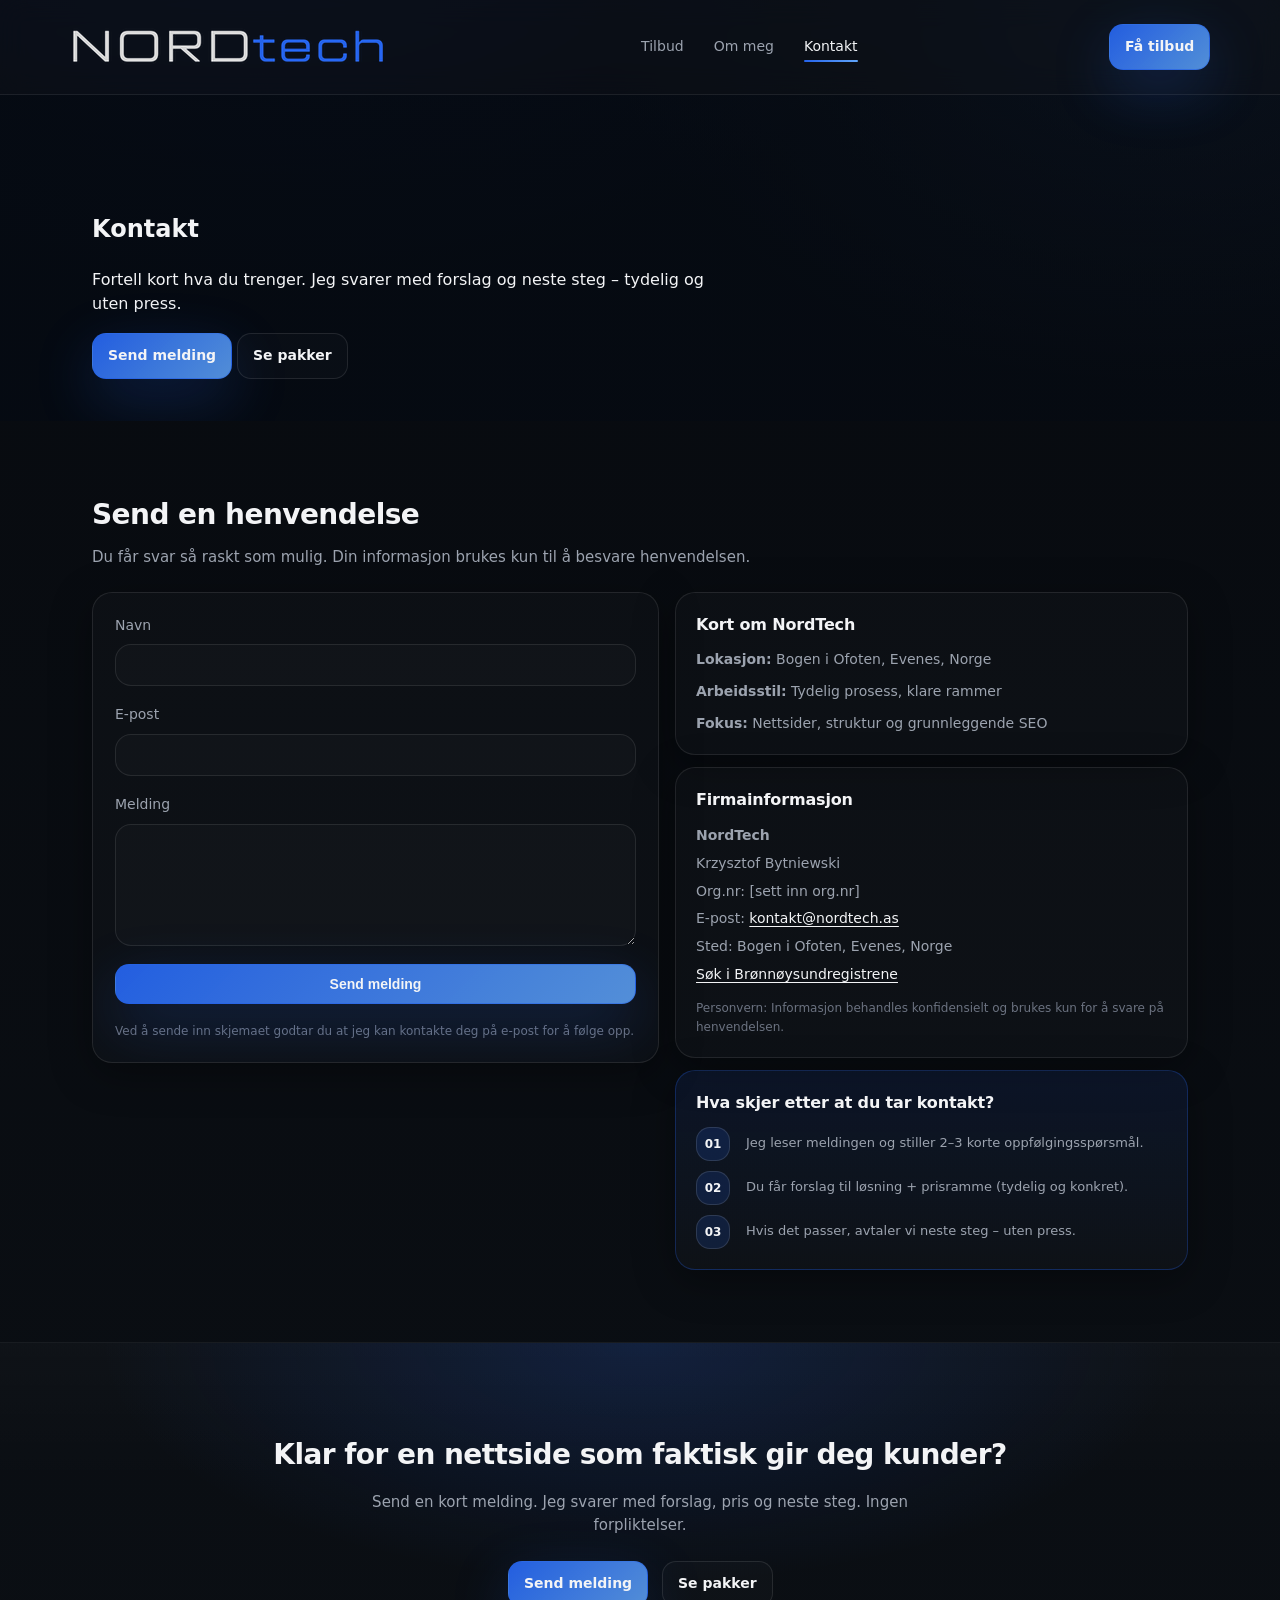
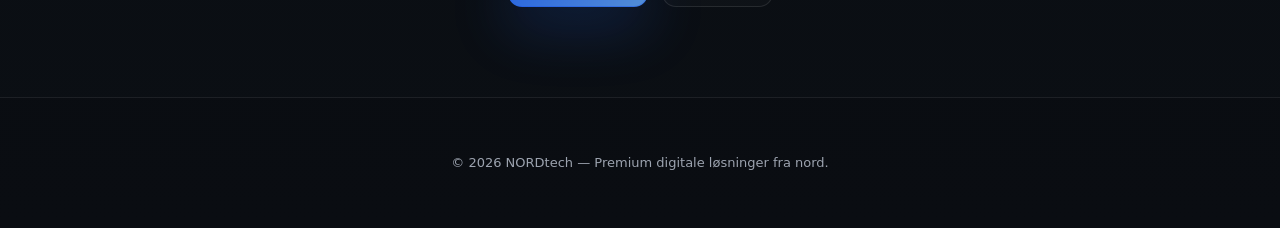
==== kontakt.html @ 16e329ca "Fix mobile menu" ====
<!doctype html>
<html lang="no">
  <head>
    <meta charset="utf-8" />
    <meta name="viewport" content="width=device-width, initial-scale=1" />
    <title>Kontakt | NordTech</title>
    <meta
      name="description"
      content="Ta kontakt med NordTech for et uforpliktende tilbud."
    />
    <link rel="stylesheet" href="styles.css" />
    <link
      rel="apple-touch-icon"
      sizes="180x180"
      href="assets/favicon/apple-touch-icon.png"
    />
    <link
      rel="icon"
      type="image/png"
      sizes="32x32"
      href="assets/favicon/favicon-32x32.png"
    />
    <link
      rel="icon"
      type="image/png"
      sizes="16x16"
      href="assets/favicon/favicon-16x16.png"
    />
    <link rel="manifest" href="assets/favicon/site.webmanifest" />
  </head>

  <body>
    <header class="site-header">
      <div class="container nav">
        <div class="brand">
          <div class="logo" aria-hidden="true"></div>
          <a href="index.html">
            <img src="assets/nordtech-logo.png" alt="NordTech logo" />
          </a>
        </div>

        <nav class="nav-links" aria-label="Hovedmeny">
          <a href="tjenester.html">Tilbud</a>

          <a href="om.html">Om meg</a>
          <a href="kontakt.html" aria-current="page">Kontakt</a>
        </nav>

        <a href="kontakt.html" class="btn primary desktop-cta">Få tilbud</a>

        <button
          class="menu-btn"
          type="button"
          aria-label="Åpne meny"
          aria-controls="menu-overlay"
          aria-expanded="false"
        >
          <span class="menu-icon" aria-hidden="true">
            <span></span><span></span><span></span>
          </span>
        </button>
      </div>

      <!-- OVERLAY -->
      <div class="menu-overlay" id="menu-overlay" aria-hidden="true">
        <div
          class="menu-panel"
          role="dialog"
          aria-modal="true"
          aria-label="Meny"
        >
          <nav class="menu-links" aria-label="Mobilmeny">
            <a href="tjenester.html">Tilbud</a>

            <a href="om.html">Om meg</a>
            <a href="kontakt.html" aria-current="page">Kontakt</a>
          </nav>
        </div>
      </div>
    </header>

    <main>
      <!-- HERO (small / calm) -->
      <section class="hero hero--small">
        <div class="container hero-grid">
          <div>
            <h1>Kontakt</h1>
            <p class="lead">
              Fortell kort hva du trenger. Jeg svarer med forslag og neste steg
              – tydelig og uten press.
            </p>
            <div class="hero-buttons">
              <a href="#kontakt-skjema" class="btn primary">Send melding</a>
              <a href="tjenester.html" class="btn secondary">Se pakker</a>
            </div>
          </div>
        </div>
      </section>

      <!-- CONTACT SPLIT -->
      <section class="section" id="kontakt-skjema">
        <div class="container">
          <div class="section-head">
            <h2>Send en henvendelse</h2>
            <p class="sub">
              Du får svar så raskt som mulig. Din informasjon brukes kun til å
              besvare henvendelsen.
            </p>
          </div>

          <div class="contact-split">
            <!-- LEFT: FORM CARD -->
            <div class="contact-card">
              <form
                name="kontakt"
                method="POST"
                data-netlify="true"
                data-netlify-honeypot="bot-field"
                class="contact-form"
                id="contactForm"
              >
                <input type="hidden" name="form-name" value="kontakt" />
                <input
                  type="hidden"
                  name="subject"
                  value="Ny melding fra NordTech"
                />

                <p class="hidden">
                  <label>Ikke fyll ut: <input name="bot-field" /></label>
                </p>

                <div class="form-group">
                  <label for="name">Navn</label>
                  <input
                    type="text"
                    id="name"
                    name="name"
                    autocomplete="name"
                    required
                  />
                </div>

                <div class="form-group">
                  <label for="email">E-post</label>
                  <input
                    type="email"
                    id="email"
                    name="email"
                    autocomplete="email"
                    required
                  />
                </div>

                <div class="form-group">
                  <label for="message">Melding</label>
                  <textarea
                    id="message"
                    name="message"
                    rows="6"
                    required
                  ></textarea>
                </div>

                <button type="submit" class="btn primary">Send melding</button>

                <p class="form-note">
                  Ved å sende inn skjemaet godtar du at jeg kan kontakte deg på
                  e-post for å følge opp.
                </p>
              </form>

              <!-- SUCCESS OVERLAY (only over the card) -->
              <div
                class="success-screen"
                id="successScreen"
                aria-live="polite"
                aria-atomic="true"
              >
                <div class="success-box">
                  <div class="success-icon" aria-hidden="true">✓</div>
                  <h3>Takk for meldingen</h3>
                  <p>
                    Jeg har mottatt henvendelsen din og svarer deg så raskt som
                    mulig.
                  </p>
                  <a class="btn secondary" href="index.html"
                    >Tilbake til forsiden</a
                  >
                </div>
              </div>
            </div>

            <!-- RIGHT: TRUST + COMPANY INFO -->
            <aside class="contact-aside" aria-label="Firmainformasjon">
              <div class="info-card">
                <h3>Kort om NordTech</h3>
                <ul class="info-list">
                  <li>
                    <strong>Lokasjon:</strong> Bogen i Ofoten, Evenes, Norge
                  </li>

                  <li>
                    <strong>Arbeidsstil:</strong> Tydelig prosess, klare rammer
                  </li>
                  <li>
                    <strong>Fokus:</strong> Nettsider, struktur og grunnleggende
                    SEO
                  </li>
                </ul>
              </div>

              <div class="info-card">
                <h3>Firmainformasjon</h3>
                <div class="info-lines">
                  <p><strong>NordTech</strong></p>
                  <p>Krzysztof Bytniewski</p>

                  <!-- PODMIEN: org.nr + ewentualnie adresse/telefon -->
                  <p>Org.nr: <span class="muted">[sett inn org.nr]</span></p>
                  <p>
                    E-post:
                    <a href="mailto:kontakt@nordtech.as">kontakt@nordtech.as</a>
                  </p>
                  <p>Sted: Bogen i Ofoten, Evenes, Norge</p>

                  <p class="info-link">
                    <a
                      href="https://w2.brreg.no/enhet/sok/"
                      target="_blank"
                      rel="noopener"
                    >
                      Søk i Brønnøysundregistrene
                    </a>
                  </p>
                </div>

                <p class="legal-note">
                  Personvern: Informasjon behandles konfidensielt og brukes kun
                  for å svare på henvendelsen.
                </p>
              </div>

              <div class="info-card info-card--soft">
                <h3>Hva skjer etter at du tar kontakt?</h3>
                <div class="mini-steps">
                  <div>
                    <span>01</span>
                    <p>
                      Jeg leser meldingen og stiller 2–3 korte
                      oppfølgingsspørsmål.
                    </p>
                  </div>
                  <div>
                    <span>02</span>
                    <p>
                      Du får forslag til løsning + prisramme (tydelig og
                      konkret).
                    </p>
                  </div>
                  <div>
                    <span>03</span>
                    <p>Hvis det passer, avtaler vi neste steg – uten press.</p>
                  </div>
                </div>
              </div>
            </aside>
          </div>
        </div>
      </section>

      <!-- FINAL CTA -->
      <section class="section cta-final">
        <div class="container">
          <div class="cta-box">
            <h2>Klar for en nettside som faktisk gir deg kunder?</h2>
            <p>
              Send en kort melding. Jeg svarer med forslag, pris og neste steg.
              Ingen forpliktelser.
            </p>
            <div class="cta-actions">
              <a href="#kontakt-skjema" class="btn primary">Send melding</a>
              <a href="tjenester.html" class="btn secondary">Se pakker</a>
            </div>
          </div>
        </div>
      </section>
    </main>

    <footer>
      <div class="container">
        <p>© 2026 NORDtech — Premium digitale løsninger fra nord.</p>
      </div>
    </footer>

    <script src="main.js"></script>
  </body>
</html>
---- styles.css ----
:root {
  /* Deep Arctic Minimal — premium */
  --bg: #0b0f14;
  --bg2: #070a0f;
  --surface: rgba(255, 255, 255, 0.03);
  --surface2: rgba(255, 255, 255, 0.045);
  --card: rgba(255, 255, 255, 0.035);
  --border: rgba(255, 255, 255, 0.09);
  --border2: rgba(255, 255, 255, 0.14);

  --text: #f3f4f6;
  --muted: #9ca3af;
  --muted2: #6b7280;

  --accent: #2563eb;
  --accent2: #60a5fa;

  --shadow1: 0 18px 70px rgba(0, 0, 0, 0.55);
  --shadow2: 0 10px 40px rgba(0, 0, 0, 0.35);

  --r12: 12px;
  --r16: 16px;
  --r20: 20px;
  --r28: 28px;

  --max: 1140px;

  /* Typography scale */
  --h1: clamp(36px, 4.6vw, 58px);
  --h2: clamp(22px, 2.2vw, 28px);
  --p: 16px;
  --small: 13px;

  /* Motion */
  --ease: cubic-bezier(0.2, 0.8, 0.2, 1);
}

* {
  box-sizing: border-box;
}
html,
body {
  height: 100;
}
body {
  margin: 0;
  font-family:
    ui-sans-serif,
    system-ui,
    -apple-system,
    Segoe UI,
    Roboto,
    Helvetica,
    Arial;
  background:
    radial-gradient(
      1200px 800px at 20% -10%,
      rgba(37, 99, 235, 0.18),
      transparent 60%
    ),
    radial-gradient(
      1000px 700px at 90% 0%,
      rgba(96, 165, 250, 0.12),
      transparent 55%
    ),
    linear-gradient(180deg, var(--bg2), var(--bg));
  color: var(--text);
  line-height: 1.55;
  -webkit-font-smoothing: antialiased;
  text-rendering: optimizeLegibility;
  overflow-x: hidden;
}
.p-bold {
  font-weight: 500;
}
a {
  color: inherit;
  text-decoration: none;
}
img {
  max-width: 100%;
  display: block;
}

.container {
  max-width: var(--max);
  margin: 0 auto;
  padding: 0 22px;
}

/* ========== BACKGROUND / EFFECTS ========== */
.bg-glow {
  position: fixed;
  inset: -2px;
  z-index: -2;
  background:
    radial-gradient(
      700px 500px at 16% 18%,
      rgba(37, 99, 235, 0.2),
      transparent 62%
    ),
    radial-gradient(
      900px 650px at 82% 12%,
      rgba(96, 165, 250, 0.16),
      transparent 60%
    ),
    radial-gradient(
      900px 700px at 50% 95%,
      rgba(37, 99, 235, 0.12),
      transparent 55%
    ),
    linear-gradient(180deg, rgba(255, 255, 255, 0.04), transparent 35%);
  filter: saturate(105%);
}

.bg-glow::after {
  content: '';
  position: absolute;
  inset: 0;
  pointer-events: none;
  background-image: url("data:image/svg+xml,%3Csvg xmlns='http://www.w3.org/2000/svg' width='160' height='160'%3E%3Cfilter id='n'%3E%3CfeTurbulence type='fractalNoise' baseFrequency='.85' numOctaves='2' stitchTiles='stitch'/%3E%3C/filter%3E%3Crect width='160' height='160' filter='url(%23n)' opacity='.14'/%3E%3C/svg%3E");
  opacity: 0.35;
  mix-blend-mode: overlay;
}

/* ========== HEADER ========== */
header {
  position: sticky;
  top: 0;
  padding: 10px;
  z-index: 50;
  min-height: 30px;

  backdrop-filter: blur(14px);
  background: rgba(11, 15, 20, 0.66);
  border-bottom: 1px solid rgba(255, 255, 255, 0.08);
}

.nav {
  display: flex;
  align-items: center;
  justify-content: space-between;
  gap: 16px;
  padding: 14px 0;
}

.logo {
  font-family: 'SPACE GROTESK', sans-serif;
  font-weight: 500;
  letter-spacing: 0.2em;
  font-size: 30px;
  color: #f3f4f6;
}

.logo span {
  font-weight: 400;
  color: #2563eb;
  letter-spacing: 0.01em;
}

nav {
  display: flex;
  align-items: center;
  gap: 6px;
}

nav a {
  color: var(--muted);
  font-size: 14px;
  padding: 10px 12px;
  border-radius: 14px;
  transition:
    background 0.18s var(--ease),
    color 0.18s var(--ease),
    transform 0.18s var(--ease);
}

nav a:hover {
  background: rgba(255, 255, 255, 0.04);
  color: var(--text);
  transform: translateY(-1px);
}

/* ========== BUTTONS ========== */
.btn {
  display: inline-flex;
  align-items: center;
  justify-content: center;
  gap: 10px;

  padding: 11px 15px;
  border-radius: 14px;
  border: 1px solid rgba(255, 255, 255, 0.1);
  background: rgba(255, 255, 255, 0.03);
  color: var(--text);

  font-weight: 700;
  font-size: 14px;

  transition:
    transform 0.16s var(--ease),
    background 0.16s var(--ease),
    border-color 0.16s var(--ease),
    box-shadow 0.16s var(--ease);
  will-change: transform;
}

.btn:hover {
  transform: translateY(-1px);
  background: rgba(255, 255, 255, 0.05);
  border-color: rgba(255, 255, 255, 0.14);
}

.btn:active {
  transform: translateY(0px) scale(0.99);
}

.btn.primary {
  border-color: rgba(37, 99, 235, 0.45);
  background: linear-gradient(
    135deg,
    rgba(37, 99, 235, 0.95),
    rgba(96, 165, 250, 0.85)
  );
  box-shadow: 0 20px 60px rgba(37, 99, 235, 0.24);
}

.btn.primary:hover {
  box-shadow: 0 26px 80px rgba(37, 99, 235, 0.3);
}

.btn.secondary {
  background: rgba(255, 255, 255, 0.02);
}

/* ========== HERO SECTION ========== */
.hero {
  position: relative;
  padding: 150px 0 42px;

  /* HERO BG (use the WebP you generated) */
  background-image: url('assets/nettside-nord-norge.webp');
  background-size: cover;
  background-position: right center; /* dom po prawej */
  background-repeat: no-repeat;

  overflow: hidden;
}

/* Overlay for text readability in hero */
.hero::before {
  content: '';
  position: absolute;
  inset: 0;
  background: linear-gradient(
    90deg,
    rgba(5, 10, 18, 0.88) 0%,
    rgba(5, 10, 18, 0.7) 45%,
    rgba(5, 10, 18, 0.35) 100%
  );
  z-index: 0;
}

/* All hero content above overlay */
.hero .container {
  position: relative;
  z-index: 1;
}

.hero-grid {
  display: grid;
  grid-template-columns: 1.15fr 0.85fr;
  gap: 28px;
  align-items: start;
}

/* ========== SECTIONS ========== */
.section {
  padding: 72px 0;
}

.section.dark {
  background:
    linear-gradient(180deg, rgba(255, 255, 255, 0.02), transparent 30%),
    rgba(255, 255, 255, 0.01);
  border-top: 1px solid rgba(255, 255, 255, 0.06);
  border-bottom: 1px solid rgba(255, 255, 255, 0.06);
}

h2 {
  margin: 0;
  font-size: var(--h2);
  letter-spacing: -0.02em;
}

.cards {
  margin-top: 22px;
  display: grid;
  grid-template-columns: repeat(4, 1fr);
  gap: 14px;
}

.card {
  border-radius: var(--r20);
  border: 1px solid rgba(255, 255, 255, 0.09);
  background: rgba(255, 255, 255, 0.02);
  padding: 20px;
  box-shadow: var(--shadow2);
  transition:
    transform 0.18s var(--ease),
    border-color 0.18s var(--ease),
    background 0.18s var(--ease);
}

.card:hover {
  transform: translateY(-2px);
  border-color: rgba(255, 255, 255, 0.14);
  background: rgba(255, 255, 255, 0.03);
}

.card h3 {
  margin: 0 0 8px;
  font-size: 16px;
  letter-spacing: -0.01em;
}

.card p {
  margin: 0;
  color: var(--muted);
  font-size: 14px;
}

.card-no-frame {
  padding: 30px;
}
.card-no-frame h3 {
  margin: 0 0 8px;
  font-size: 16px;
}
.card-no-frame p {
  margin: 0;
  color: var(--muted);
  font-size: 14px;
}

.p-bold {
  font-weight: bolder;
}

/* ========== PROCESS ========== */
.process {
  margin-top: 22px;
  display: grid;
  grid-template-columns: repeat(3, 1fr);
  gap: 12px;
}

.process > div {
  border-radius: var(--r20);
  border: 1px solid rgba(255, 255, 255, 0.09);
  background: rgba(255, 255, 255, 0.02);
  padding: 18px;
  transition:
    transform 0.18s var(--ease),
    border-color 0.18s var(--ease);
}

.process > div:hover {
  transform: translateY(-2px);
  border-color: rgba(255, 255, 255, 0.14);
}

.process span {
  display: inline-flex;
  align-items: center;
  justify-content: center;
  width: 34px;
  height: 34px;
  border-radius: 14px;
  border: 1px solid rgba(255, 255, 255, 0.12);
  background: rgba(37, 99, 235, 0.16);
  color: var(--text);
  font-weight: 850;
  font-size: 12px;
  margin-bottom: 10px;
}

.process h4 {
  margin: 0 0 6px;
  font-size: 14px;
}

.process p {
  margin: 0;
  color: var(--muted);
  font-size: 13px;
}

/* ========== FINAL CTA ========== */
.cta-final {
  padding: 90px 0;
  background:
    radial-gradient(
      900px 400px at 50% 0%,
      rgba(37, 99, 235, 0.18),
      transparent 60%
    ),
    linear-gradient(180deg, rgba(255, 255, 255, 0.02), transparent 40%);
  border-top: 1px solid rgba(255, 255, 255, 0.06);
}

.cta-box {
  text-align: center;
  max-width: 820px;
  margin: 0 auto;
}

.cta-box h2 {
  margin-bottom: 14px;
}

.cta-box p {
  color: var(--muted);
  font-size: 15px;
  max-width: 60ch;
  margin: 0 auto 24px;
}

.cta-actions {
  display: flex;
  justify-content: center;
  gap: 14px;
  flex-wrap: wrap;
}
/* ========== FOOTER ========== */
footer {
  padding: 42px 0;
  border-top: 1px solid rgba(255, 255, 255, 0.08);
  color: var(--muted);
  font-size: 13px;
  background: rgba(0, 0, 0, 0.12);
  text-align: center;
}

/* ========== RESPONSIVENESS ========== */
@media (max-width: 960px) {
  .hero {
    padding: 64px 0 34px;
  }
  .hero-grid {
    grid-template-columns: 1fr;
    gap: 18px;
  }
  .cards {
    grid-template-columns: 1fr;
    gap: 12px;
  }
  .process {
    grid-template-columns: 1fr 1fr;
    gap: 12px;
  }
  nav {
    display: none;
  } /* mobile: minimal */
}

@media (max-width: 520px) {
  header .btn.primary {
    display: none;
  }
  .container {
    padding: 0 18px;
  }
  h1 {
    letter-spacing: -0.02em;
  }
  .process {
    grid-template-columns: 1fr;
  }
  .hero-buttons .btn {
    width: 100%;
    margin: 5px;
  }
}

/* ========== ACCESSIBILITY / FOCUS ========== */
:focus-visible {
  outline: 2px solid rgba(96, 165, 250, 0.9);
  outline-offset: 3px;
  border-radius: 12px;
}

/* ========== REDUCED MOTION ========== */
@media (prefers-reduced-motion: reduce) {
  * {
    transition: none !important;
    scroll-behavior: auto !important;
  }
}
/* ========== HAMBURGER / MOBILE MENU ========== */

.site-header {
  position: sticky;
  top: 0;
  z-index: 50;
}

/* Desktop CTA hidden on mobile (in menu) */
.desktop-cta {
  display: inline-flex;
}

.menu-btn {
  display: none; /* pokażemy na mobile */
  width: 46px;
  height: 46px;
  border-radius: 14px;
  border: 1px solid rgba(255, 255, 255, 0.1);
  background: rgba(255, 255, 255, 0.03);
  color: var(--text);
  align-items: center;
  justify-content: center;
  padding: 0;
  cursor: pointer;
  transition:
    transform 0.16s var(--ease),
    background 0.16s var(--ease),
    border-color 0.16s var(--ease);
}

.menu-btn:hover {
  background: rgba(255, 255, 255, 0.05);
  border-color: rgba(255, 255, 255, 0.14);
  transform: translateY(-1px);
}

.menu-icon {
  position: relative;
  width: 22px;
  height: 14px;
  display: inline-block;
}

.menu-icon span {
  position: absolute;
  left: 0;
  right: 0;
  height: 2px;
  border-radius: 999px;
  background: rgba(243, 244, 246, 0.95);
  transition:
    transform 0.22s var(--ease),
    top 0.22s var(--ease),
    opacity 0.18s var(--ease);
}

.menu-icon span:nth-child(1) {
  top: 0;
}
.menu-icon span:nth-child(2) {
  top: 6px;
}
.menu-icon span:nth-child(3) {
  top: 12px;
}

/* X state */
.is-menu-open .menu-icon span:nth-child(1) {
  top: 6px;
  transform: rotate(45deg);
}
.is-menu-open .menu-icon span:nth-child(2) {
  opacity: 0;
}
.is-menu-open .menu-icon span:nth-child(3) {
  top: 6px;
  transform: rotate(-45deg);
}

/* Mobile menu panel (slides from header) */
.mobile-menu {
  display: none; /* tylko mobile */
  overflow: hidden;
  max-height: 0;
  opacity: 0;
  transform: translateY(-6px);
  transition:
    max-height 0.28s var(--ease),
    opacity 0.2s var(--ease),
    transform 0.28s var(--ease);
  border-bottom: 1px solid rgba(255, 255, 255, 0.08);
  background: rgba(11, 15, 20, 0.86);
  backdrop-filter: blur(14px);
}

.mobile-menu-inner {
  padding: 10px 0 16px;
  display: grid;
  gap: 8px;
}

.mobile-menu a:not(.btn) {
  display: block;
  padding: 12px 12px;
  border-radius: 14px;
  color: var(--text);
  background: rgba(255, 255, 255, 0.02);
  border: 1px solid rgba(255, 255, 255, 0.06);
}

.mobile-menu a:not(.btn):hover {
  background: rgba(255, 255, 255, 0.04);
  border-color: rgba(255, 255, 255, 0.1);
}

.mobile-menu .btn {
  margin-top: 6px;
  width: 100%;
}

/* Open mobile menu panel */
.is-menu-open + .mobile-menu,
.site-header.is-menu-open .mobile-menu {
  max-height: 420px; /* wystarczy na linki */
  opacity: 1;
  transform: translateY(0);
}

/* Responsiveness: hide desktop nav, show hamburger and panel */
@media (max-width: 960px) {
  .nav-links {
    display: none;
  }
  .desktop-cta {
    display: none;
  }
  .menu-btn {
    display: inline-flex;
  }
  .mobile-menu {
    display: block;
  }
}

/* Reduced motion for mobile menu */
@media (prefers-reduced-motion: reduce) {
  .mobile-menu,
  .menu-icon span,
  .menu-btn {
    transition: none !important;
  }
}
/* ========== MOBILE OVERLAY MENU ========== */

.desktop-cta {
  display: inline-flex;
}

.menu-btn {
  display: none;
  width: 46px;
  height: 46px;
  border-radius: 14px;
  border: 1px solid rgba(255, 255, 255, 0.1);
  background: rgba(255, 255, 255, 0.03);
  color: var(--text);
  align-items: center;
  justify-content: center;
  padding: 0;
  cursor: pointer;
  transition:
    transform 0.16s var(--ease),
    background 0.16s var(--ease),
    border-color 0.16s var(--ease);
}

.menu-btn:hover {
  background: rgba(255, 255, 255, 0.05);
  border-color: rgba(255, 255, 255, 0.14);
  transform: translateY(-1px);
}

.menu-icon {
  position: relative;
  width: 22px;
  height: 14px;
  display: inline-block;
}

.menu-icon span {
  position: absolute;
  left: 0;
  right: 0;
  height: 2px;
  border-radius: 999px;
  background: rgba(243, 244, 246, 0.95);
  transition:
    transform 0.22s var(--ease),
    top 0.22s var(--ease),
    opacity 0.18s var(--ease);
}

.menu-icon span:nth-child(1) {
  top: 0;
}
.menu-icon span:nth-child(2) {
  top: 6px;
}
.menu-icon span:nth-child(3) {
  top: 12px;
}

/* X state */
.is-menu-open .menu-icon span:nth-child(1) {
  top: 6px;
  transform: rotate(45deg);
}
.is-menu-open .menu-icon span:nth-child(2) {
  opacity: 0;
}
.is-menu-open .menu-icon span:nth-child(3) {
  top: 6px;
  transform: rotate(-45deg);
}

/* Mobile menu overlay */
.menu-overlay {
  position: fixed;
  inset: 0;
  z-index: 100;
  display: grid;
  place-items: start end;
  background: rgba(0, 0, 0, 0.55);
  opacity: 0;
  pointer-events: none;
  transition: opacity 0.22s var(--ease);
  margin-top: 72px; /* height of header */
}

.menu-panel {
  width: 100%;
  height: 100%;
  background: rgba(11, 15, 20, 0.92);
  backdrop-filter: blur(18px);
  border-left: 1px solid rgba(255, 255, 255, 0.1);
  box-shadow: 0 30px 120px rgba(0, 0, 0, 0.55);
  transform: translateX(14px);
  transition: transform 0.26s var(--ease);
  padding: 18px;
}

.menu-links {
  display: grid;
  gap: 10px;

  margin-top: 72px;
}

.menu-links a:not(.btn) {
  display: block;
  padding: 14px 14px;
  border-radius: 14px;
  color: var(--text);
  background: rgba(255, 255, 255, 0.02);
  border: 1px solid rgba(255, 255, 255, 0.06);
  font-size: 15px;
  font-weight: 700;
}

.menu-links a:not(.btn):hover {
  background: rgba(255, 255, 255, 0.04);
  border-color: rgba(255, 255, 255, 0.1);
}

.menu-links .btn {
  margin-top: 8px;
  width: 100%;
}

/* Open state for mobile overlay menu */
.site-header.is-menu-open .menu-overlay {
  opacity: 1;
  pointer-events: auto;
}

.site-header.is-menu-open .menu-panel {
  transform: translateX(0);
}

/* Responsiveness for mobile overlay menu */
@media (max-width: 960px) {
  .nav-links {
    display: none;
  }
  .desktop-cta {
    display: none;
  }
  .menu-btn {
    display: inline-flex;
  }
}

/* Lock scroll when menu is open */
body.menu-lock {
  overflow: hidden;
}

/* Reduced motion for mobile overlay menu */
@media (prefers-reduced-motion: reduce) {
  .menu-overlay,
  .menu-panel,
  .menu-icon span,
  .menu-btn {
    transition: none !important;
  }
}
/* ========== PRICING TABLE ========== */

.pricing-table {
  margin-top: 30px;
  overflow-x: auto;
}

.pricing-table table {
  width: 100%;
  border-collapse: collapse;
  background: rgba(255, 255, 255, 0.02);
  border-radius: var(--r20);
  overflow: hidden;
  box-shadow: var(--shadow2);
}

.pricing-table th,
.pricing-table td {
  padding: 16px;
  text-align: center;
  border-bottom: 1px solid rgba(255, 255, 255, 0.06);
  font-size: 14px;
}

.pricing-table th:first-child,
.pricing-table td:first-child {
  text-align: left;
  color: var(--muted);
  font-weight: 500;
}

.plan-name {
  font-weight: 700;
  margin-bottom: 6px;
}

.plan-price {
  font-weight: 800;
  font-size: 18px;
  margin-bottom: 4px;
}

.plan-setup {
  font-size: 12px;
  color: var(--muted);
}

.recommended {
  background: linear-gradient(
    180deg,
    rgba(37, 99, 235, 0.12),
    rgba(37, 99, 235, 0.05)
  );
  border-left: 1px solid rgba(37, 99, 235, 0.4);
  border-right: 1px solid rgba(37, 99, 235, 0.4);
}

.badge {
  display: inline-block;
  margin-bottom: 8px;
  padding: 4px 10px;
  border-radius: 999px;
  font-size: 11px;
  font-weight: 700;
  background: rgba(37, 99, 235, 0.9);
  color: #fff;
}
/* ========== PRICING CARDS ========== */

.pricing-cards {
  margin-top: 40px;
  display: grid;
  grid-template-columns: repeat(3, 1fr);
  gap: 20px;
}

.pricing-card {
  position: relative;
  padding: 28px;
  border-radius: var(--r20);
  border: 1px solid rgba(255, 255, 255, 0.09);
  background: rgba(255, 255, 255, 0.02);
  box-shadow: var(--shadow2);
  display: flex;
  flex-direction: column;
  gap: 16px;
  transition:
    transform 0.18s var(--ease),
    border-color 0.18s var(--ease),
    background 0.18s var(--ease);
}

.pricing-card:hover {
  transform: translateY(-3px);
  border-color: rgba(255, 255, 255, 0.14);
}

.pricing-card h3 {
  margin: 0;
  font-size: 20px;
}

.price {
  font-size: 22px;
  font-weight: 800;
}

.setup {
  font-size: 13px;
  color: var(--muted);
}

.pricing-card ul {
  list-style: none;
  padding: 0;
  margin: 0;
  display: flex;
  flex-direction: column;
  gap: 10px;
  color: var(--muted);
  font-size: 14px;
}

.pricing-card ul li::before {
  content: '✔';
  margin-right: 8px;
  color: var(--accent);
}

.pricing-card .btn {
  margin-top: auto;
}

/* Recommended styling */
.pricing-card.recommended {
  border: 1px solid rgba(37, 99, 235, 0.6);
  background: linear-gradient(
    180deg,
    rgba(37, 99, 235, 0.12),
    rgba(37, 99, 235, 0.04)
  );
  box-shadow: 0 20px 60px rgba(37, 99, 235, 0.25);
}

.pricing-card .badge {
  position: absolute;
  top: -12px;
  left: 20px;
  background: var(--accent);
  color: #fff;
  font-size: 11px;
  font-weight: 700;
  padding: 4px 10px;
  border-radius: 999px;
}

/* Responsive */
@media (max-width: 960px) {
  .pricing-cards {
    grid-template-columns: 1fr;
  }
}
/* ========== FAQ (SMOOTH OPEN/CLOSE) ========== */

.faq {
  margin-top: 28px;
  display: grid;
  gap: 12px;
}

.faq-item {
  border-radius: var(--r20);
  border: 1px solid rgba(255, 255, 255, 0.09);
  background: rgba(255, 255, 255, 0.02);
  box-shadow: var(--shadow2);
  overflow: hidden;
}

.faq-item summary {
  cursor: pointer;
  padding: 18px 18px;
  list-style: none;
  font-weight: 700;
  color: var(--text);
  display: flex;
  align-items: center;
  justify-content: space-between;
  gap: 14px;
}

.faq-item summary::-webkit-details-marker {
  display: none;
}

.faq-item summary::after {
  content: '+';
  font-weight: 900;
  color: var(--muted);
  width: 28px;
  height: 28px;
  display: inline-flex;
  align-items: center;
  justify-content: center;
  border-radius: 12px;
  border: 1px solid rgba(255, 255, 255, 0.1);
  background: rgba(255, 255, 255, 0.02);
  transition: transform 0.22s var(--ease);
}

.faq-item[open] summary::after {
  transform: rotate(45deg);
}

/* Smooth reveal container */
.faq-panel {
  display: grid;
  grid-template-rows: 0fr;
  transition: grid-template-rows 0.28s var(--ease);
}

.faq-item[open] .faq-panel {
  grid-template-rows: 1fr;
}

/* Inner content with overflow hidden */
.faq-panel > .faq-content {
  overflow: hidden;
}

/* Padding is animated via translate/opacity for nicer feel */
.faq-content {
  padding: 0 18px 18px;
  color: var(--muted);
  font-size: 14px;
  opacity: 0;
  transform: translateY(-4px);
  transition:
    opacity 0.22s var(--ease),
    transform 0.22s var(--ease);
}

.faq-item[open] .faq-content {
  opacity: 1;
  transform: translateY(0);
}

.faq-content p {
  margin: 0;
}

/* Reduced motion */
@media (prefers-reduced-motion: reduce) {
  .faq-panel,
  .faq-content,
  .faq-item summary::after {
    transition: none !important;
  }
}
/* ========== OM MEG (PAGE) ========== */
.hero.hero--small {
  padding: 96px 0 34px;
  background-image: none; /* bez zdjęcia w tle, spójnie i spokojnie */
}

.hero.hero--small::before {
  background: linear-gradient(
    90deg,
    rgba(5, 10, 18, 0.92) 0%,
    rgba(5, 10, 18, 0.75) 55%,
    rgba(5, 10, 18, 0.55) 100%
  );
}

.about-grid {
  display: grid;
  grid-template-columns: 0.95fr 1.05fr;
  gap: 22px;
  align-items: start;
}

.about-photo {
  border-radius: var(--r28);
  border: 1px solid rgba(255, 255, 255, 0.09);
  background: rgba(255, 255, 255, 0.02);
  box-shadow: var(--shadow2);
  overflow: hidden;
}

.about-photo img {
  width: 100%;
  height: auto;
  display: block;
}

.about-copy h2 {
  margin: 0 0 12px;
}

.about-lead {
  margin: 0 0 12px;
  font-size: 15px;
  color: var(--text);
}

.about-muted {
  margin: 0 0 12px;
  font-size: 14px;
  color: var(--muted);
}

.about-actions {
  display: flex;
  gap: 12px;
  flex-wrap: wrap;
  margin-top: 14px;
}

.about-note {
  margin: 10px 0 0;
  font-size: 13px;
  color: var(--muted);
}

.about-cards .card p {
  margin-top: 6px;
}

/* Responsive */
@media (max-width: 960px) {
  .hero.hero--small {
    padding: 64px 0 28px;
  }
  .about-grid {
    grid-template-columns: 1fr;
  }
}
/* ========== CONTACT PAGE ========== */

.contact-wrapper {
  max-width: 720px;
  margin: 0 auto;
  position: relative;
}

.contact-intro {
  margin-bottom: 30px;
}

.contact-form {
  display: flex;
  flex-direction: column;
  gap: 18px;
  transition:
    opacity 0.3s ease,
    transform 0.3s ease;
}

.form-group {
  display: flex;
  flex-direction: column;
  gap: 8px;
}

.form-group label {
  font-size: 14px;
  color: var(--muted);
}

.form-group input,
.form-group textarea {
  padding: 12px 14px;
  border-radius: var(--r16);
  border: 1px solid rgba(255, 255, 255, 0.09);
  background: rgba(255, 255, 255, 0.02);
  color: var(--text);
  font-size: 14px;
  resize: vertical;
  transition:
    border-color 0.18s var(--ease),
    background 0.18s var(--ease);
}

.form-group input:focus,
.form-group textarea:focus {
  border-color: var(--accent);
  background: rgba(255, 255, 255, 0.04);
  outline: none;
}

.form-note {
  font-size: 12px;
  color: var(--muted2);
  margin-top: 6px;
}

.hidden {
  display: none;
}

/* SUCCESS SCREEN */

.success-screen {
  position: absolute;
  inset: 0;
  background: rgba(11, 15, 20, 0.95);
  backdrop-filter: blur(10px);
  border-radius: var(--r20);
  display: flex;
  align-items: center;
  justify-content: center;
  text-align: center;
  opacity: 0;
  pointer-events: none;
  transform: scale(0.98);
  transition:
    opacity 0.35s ease,
    transform 0.35s ease;
}

.success-screen.active {
  opacity: 1;
  pointer-events: auto;
  transform: scale(1);
}

.success-box {
  max-width: 420px;
  padding: 30px;
}

.success-icon {
  width: 60px;
  height: 60px;
  border-radius: 50%;
  background: linear-gradient(135deg, var(--accent), var(--accent2));
  display: flex;
  align-items: center;
  justify-content: center;
  font-size: 28px;
  font-weight: 800;
  margin: 0 auto 20px;
  box-shadow: 0 20px 60px rgba(37, 99, 235, 0.4);
  animation: pop 0.4s ease;
}

@keyframes pop {
  0% {
    transform: scale(0.6);
    opacity: 0;
  }
  100% {
    transform: scale(1);
    opacity: 1;
  }
}
/* Active nav link underline */
.nav-links a {
  position: relative;
}

.nav-links a::after {
  content: '';
  position: absolute;
  left: 12px;
  right: 12px;
  bottom: 6px;
  height: 2px;
  background: transparent;
  border-radius: 2px;
  transition: background 0.2s var(--ease);
}

.nav-links a[aria-current='page'] {
  color: var(--text);
}

.nav-links a[aria-current='page']::after {
  background: linear-gradient(90deg, var(--accent), var(--accent2));
}
/* ========== CONTACT PAGE (PREMIUM SPLIT) ========== */

.hero.hero--small {
  padding: 96px 0 42px;
  background-image: none;
}
.hero.hero--small::before {
  background: linear-gradient(
    90deg,
    rgba(5, 10, 18, 0.92) 0%,
    rgba(5, 10, 18, 0.78) 55%,
    rgba(5, 10, 18, 0.62) 100%
  );
}

.section-head .sub {
  margin-top: 10px;
  color: var(--muted);
  font-size: 15px;
}

.contact-split {
  margin-top: 22px;
  display: grid;
  grid-template-columns: 1.05fr 0.95fr;
  gap: 16px;
  align-items: start;
}

.contact-card {
  position: relative;
  border-radius: var(--r20);
  border: 1px solid rgba(255, 255, 255, 0.09);
  background: rgba(255, 255, 255, 0.02);
  box-shadow: var(--shadow2);
  padding: 22px;
  overflow: hidden;
}

.contact-form {
  display: flex;
  flex-direction: column;
  gap: 18px;
}

.form-group {
  display: flex;
  flex-direction: column;
  gap: 8px;
}

.form-group label {
  font-size: 14px;
  color: var(--muted);
}

.form-group input,
.form-group textarea {
  padding: 12px 14px;
  border-radius: var(--r16);
  border: 1px solid rgba(255, 255, 255, 0.09);
  background: rgba(255, 255, 255, 0.02);
  color: var(--text);
  font-size: 14px;
  resize: vertical;
  transition:
    border-color 0.18s var(--ease),
    background 0.18s var(--ease);
}

.form-group input:focus,
.form-group textarea:focus {
  border-color: rgba(96, 165, 250, 0.9);
  background: rgba(255, 255, 255, 0.04);
  outline: none;
}

.form-note {
  font-size: 12px;
  color: var(--muted2);
  margin: 0;
}

.hidden {
  display: none;
}

/* Right column */
.contact-aside {
  display: grid;
  gap: 12px;
}

.info-card {
  border-radius: var(--r20);
  border: 1px solid rgba(255, 255, 255, 0.09);
  background: rgba(255, 255, 255, 0.02);
  box-shadow: var(--shadow2);
  padding: 20px;
}

.info-card--soft {
  background: linear-gradient(
    180deg,
    rgba(37, 99, 235, 0.1),
    rgba(255, 255, 255, 0.02)
  );
  border-color: rgba(37, 99, 235, 0.28);
}

.info-card h3 {
  margin: 0 0 12px;
  font-size: 16px;
  letter-spacing: -0.01em;
}

.info-list {
  list-style: none;
  padding: 0;
  margin: 0;
  display: grid;
  gap: 10px;
  color: var(--muted);
  font-size: 14px;
}

.info-lines p {
  margin: 6px 0;
  color: var(--muted);
  font-size: 14px;
}

.info-lines a {
  color: var(--text);
  text-decoration: underline;
  text-underline-offset: 3px;
}

.info-link {
  margin-top: 10px;
}

.legal-note {
  margin: 14px 0 0;
  font-size: 12px;
  color: var(--muted2);
}

/* Mini steps on the right */
.mini-steps {
  display: grid;
  gap: 10px;
}

.mini-steps > div {
  display: grid;
  grid-template-columns: 40px 1fr;
  gap: 10px;
  align-items: start;
}

.mini-steps span {
  display: inline-flex;
  align-items: center;
  justify-content: center;
  width: 34px;
  height: 34px;
  border-radius: 14px;
  border: 1px solid rgba(255, 255, 255, 0.12);
  background: rgba(37, 99, 235, 0.16);
  color: var(--text);
  font-weight: 850;
  font-size: 12px;
}

.mini-steps p {
  margin: 6px 0 0;
  color: var(--muted);
  font-size: 13px;
}

/* Success overlay (fits your theme) */
.success-screen {
  position: absolute;
  inset: 0;
  background: rgba(11, 15, 20, 0.94);
  backdrop-filter: blur(12px);
  display: grid;
  place-items: center;
  opacity: 0;
  pointer-events: none;
  transform: translateY(6px);
  transition:
    opacity 0.28s var(--ease),
    transform 0.28s var(--ease);
}

.success-screen.active {
  opacity: 1;
  pointer-events: auto;
  transform: translateY(0);
}

.success-box {
  text-align: center;
  max-width: 460px;
  padding: 24px;
}

.success-box h3 {
  margin: 0 0 10px;
  font-size: 18px;
}

.success-box p {
  margin: 0 0 16px;
  color: var(--muted);
  font-size: 14px;
}

.success-icon {
  width: 62px;
  height: 62px;
  border-radius: 999px;
  background: linear-gradient(
    135deg,
    rgba(37, 99, 235, 0.95),
    rgba(96, 165, 250, 0.85)
  );
  box-shadow: 0 20px 60px rgba(37, 99, 235, 0.28);
  display: grid;
  place-items: center;
  font-weight: 900;
  font-size: 28px;
  margin: 0 auto 16px;
  animation: pop 0.38s var(--ease);
}

@keyframes pop {
  0% {
    transform: scale(0.72);
    opacity: 0;
  }
  100% {
    transform: scale(1);
    opacity: 1;
  }
}

/* Responsive */
@media (max-width: 960px) {
  .hero.hero--small {
    padding: 64px 0 34px;
  }
  .contact-split {
    grid-template-columns: 1fr;
  }
}
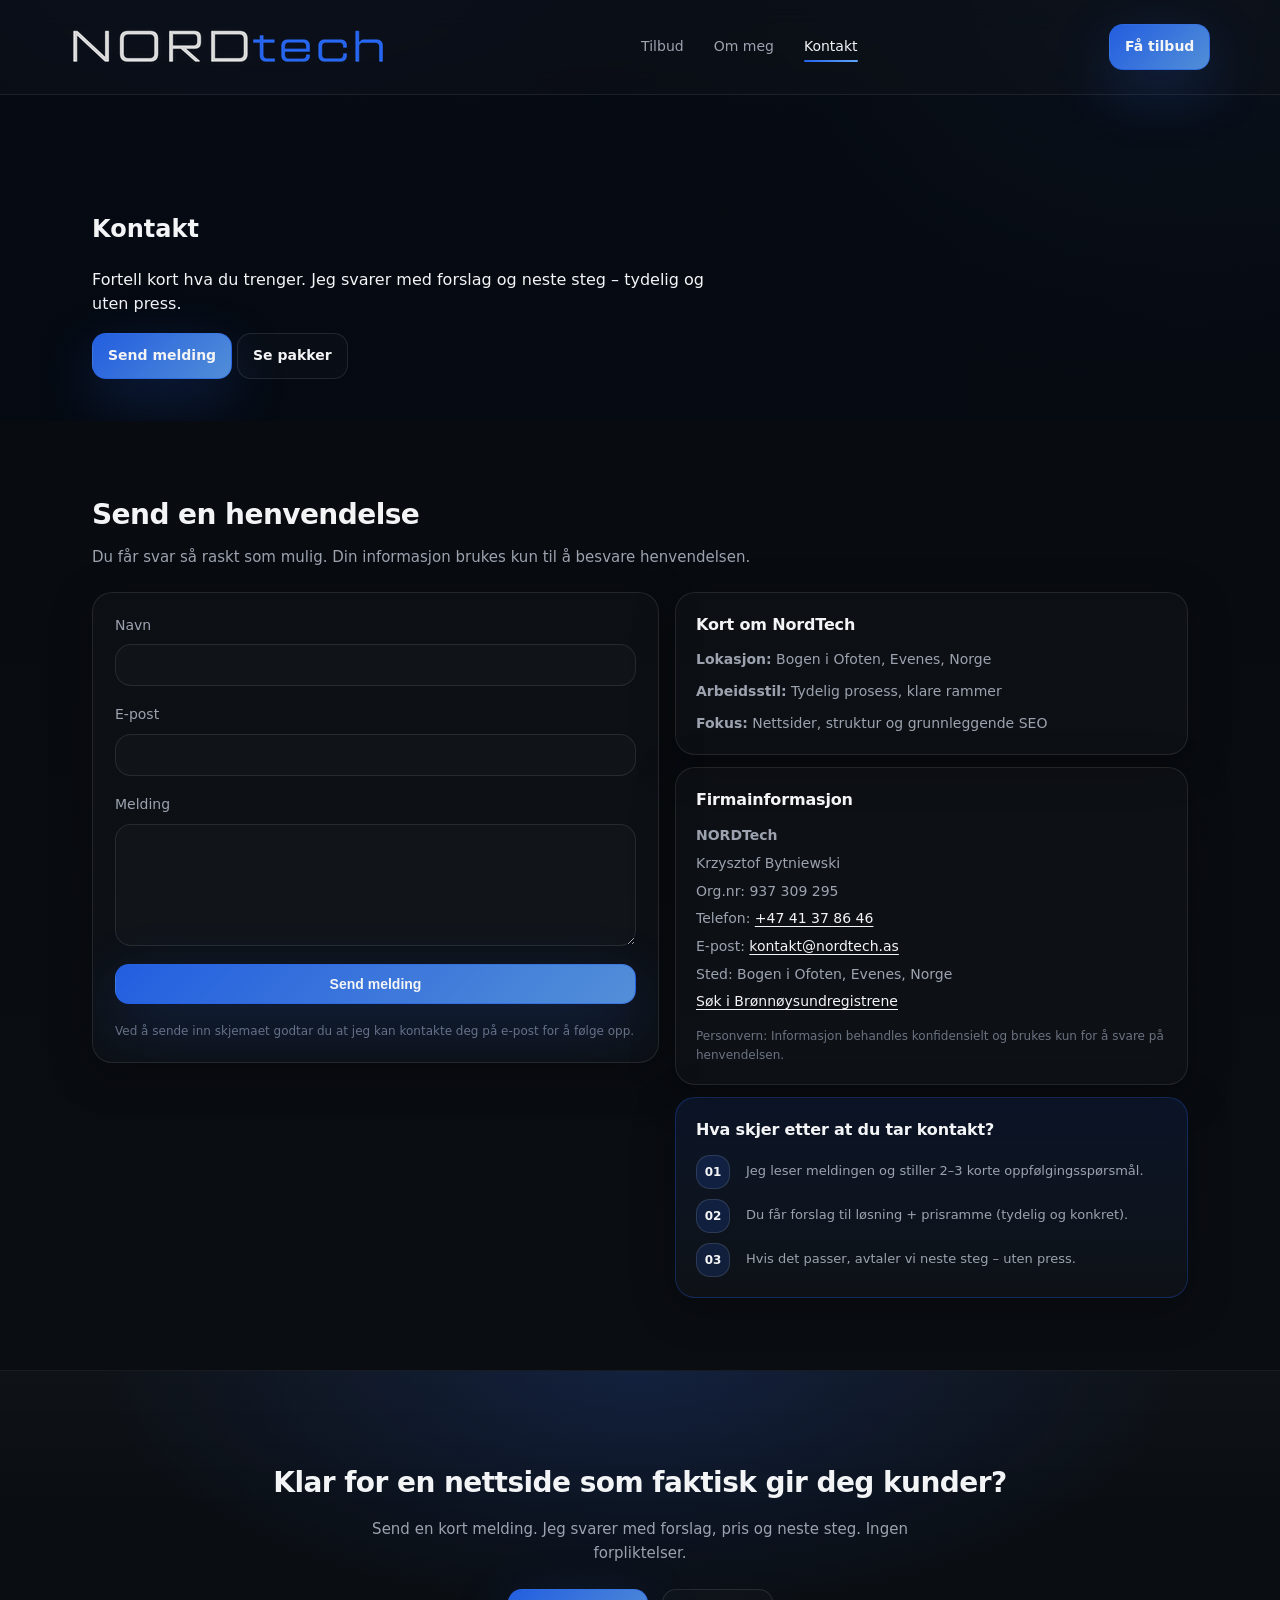
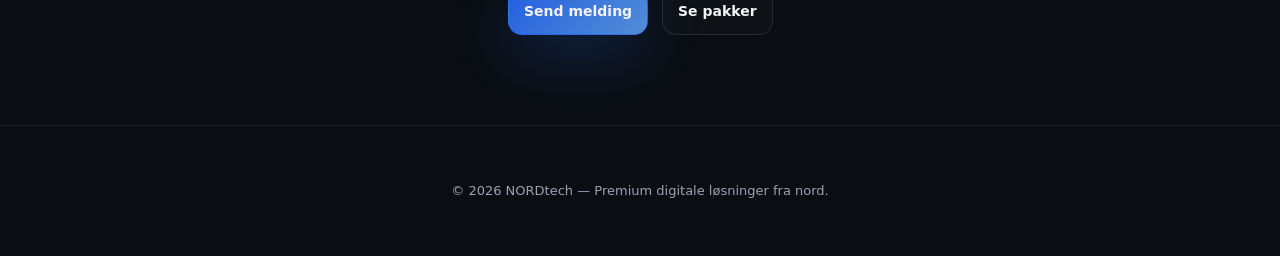
==== commit fd070e9e: "updated org and tlf nr" ====
--- a/kontakt.html
+++ b/kontakt.html
@@ -213,11 +213,15 @@
               <div class="info-card">
                 <h3>Firmainformasjon</h3>
                 <div class="info-lines">
-                  <p><strong>NordTech</strong></p>
+                  <p><strong>NORDTech</strong></p>
                   <p>Krzysztof Bytniewski</p>
 
                   <!-- PODMIEN: org.nr + ewentualnie adresse/telefon -->
-                  <p>Org.nr: <span class="muted">[sett inn org.nr]</span></p>
+                  <p>Org.nr: <span class="muted">937 309 295 </span></p>
+                  <p>
+                    Telefon:
+                    <a href="tel:+4741378646">+47 41 37 86 46</a>
+                  </p>
                   <p>
                     E-post:
                     <a href="mailto:kontakt@nordtech.as">kontakt@nordtech.as</a>
@@ -226,7 +230,7 @@
 
                   <p class="info-link">
                     <a
-                      href="https://w2.brreg.no/enhet/sok/"
+                      href="https://virksomhet.brreg.no/nb/oppslag/enheter/937309295"
                       target="_blank"
                       rel="noopener"
                     >
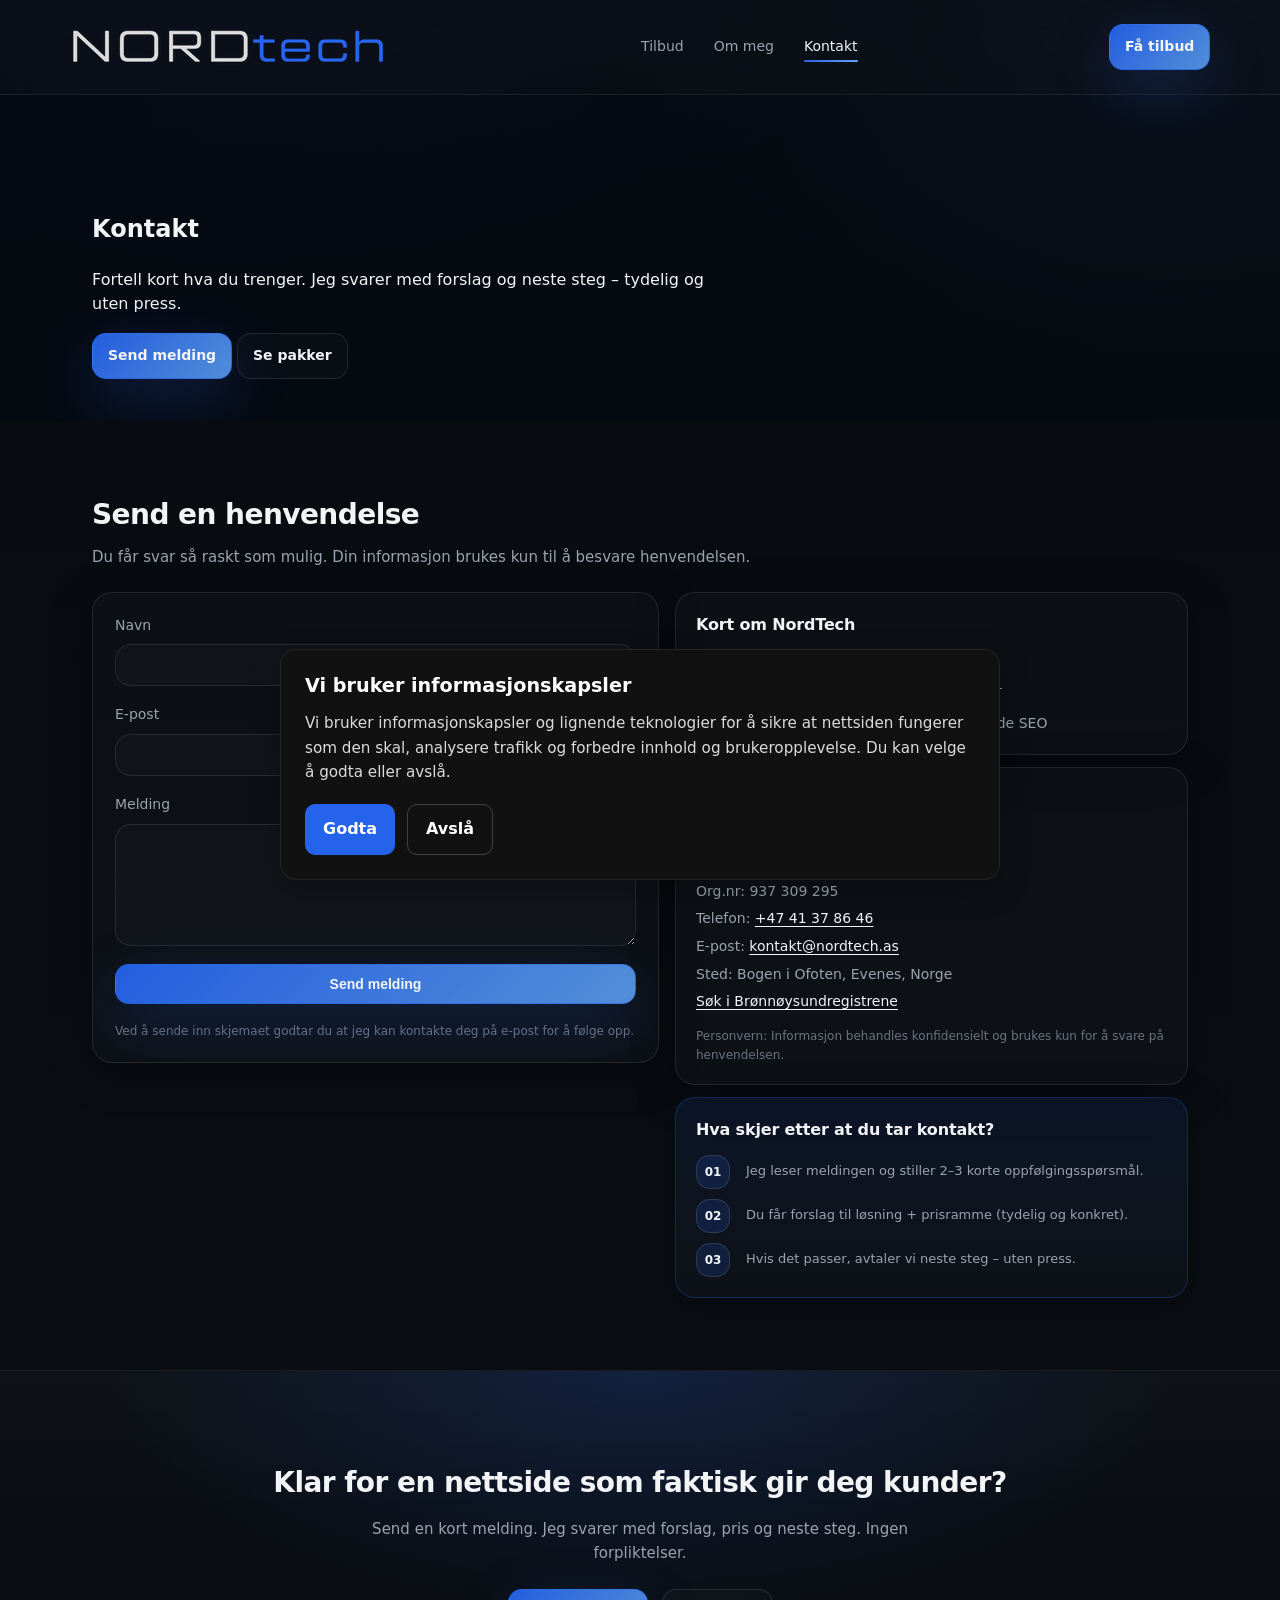
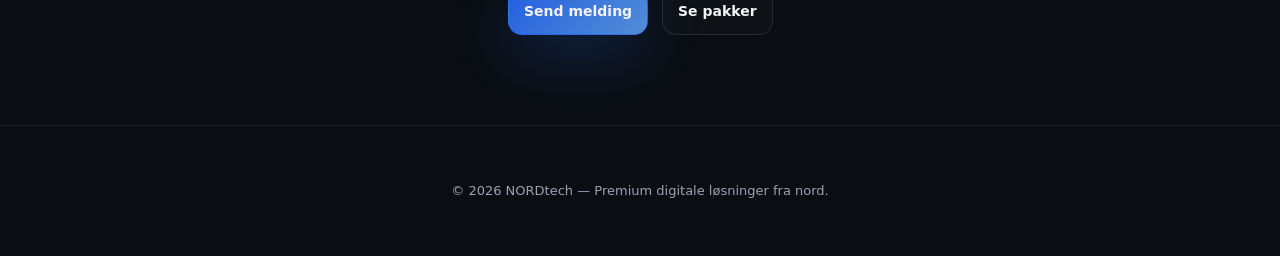
==== commit b7996767: "Cookies banner" ====
--- a/kontakt.html
+++ b/kontakt.html
@@ -27,6 +27,20 @@
       href="assets/favicon/favicon-16x16.png"
     />
     <link rel="manifest" href="assets/favicon/site.webmanifest" />
+    <!-- Google tag (gtag.js) -->
+    <script
+      async
+      src="https://www.googletagmanager.com/gtag/js?id=G-CPDGM98L2Q"
+    ></script>
+    <script>
+      window.dataLayer = window.dataLayer || [];
+      function gtag() {
+        dataLayer.push(arguments);
+      }
+      gtag('js', new Date());
+
+      gtag('config', 'G-CPDGM98L2Q');
+    </script>
   </head>
 
   <body>
@@ -297,6 +311,6 @@
       </div>
     </footer>
 
-    <script src="main.js"></script>
+    <script type="module" src="js/main.js"></script>
   </body>
 </html>
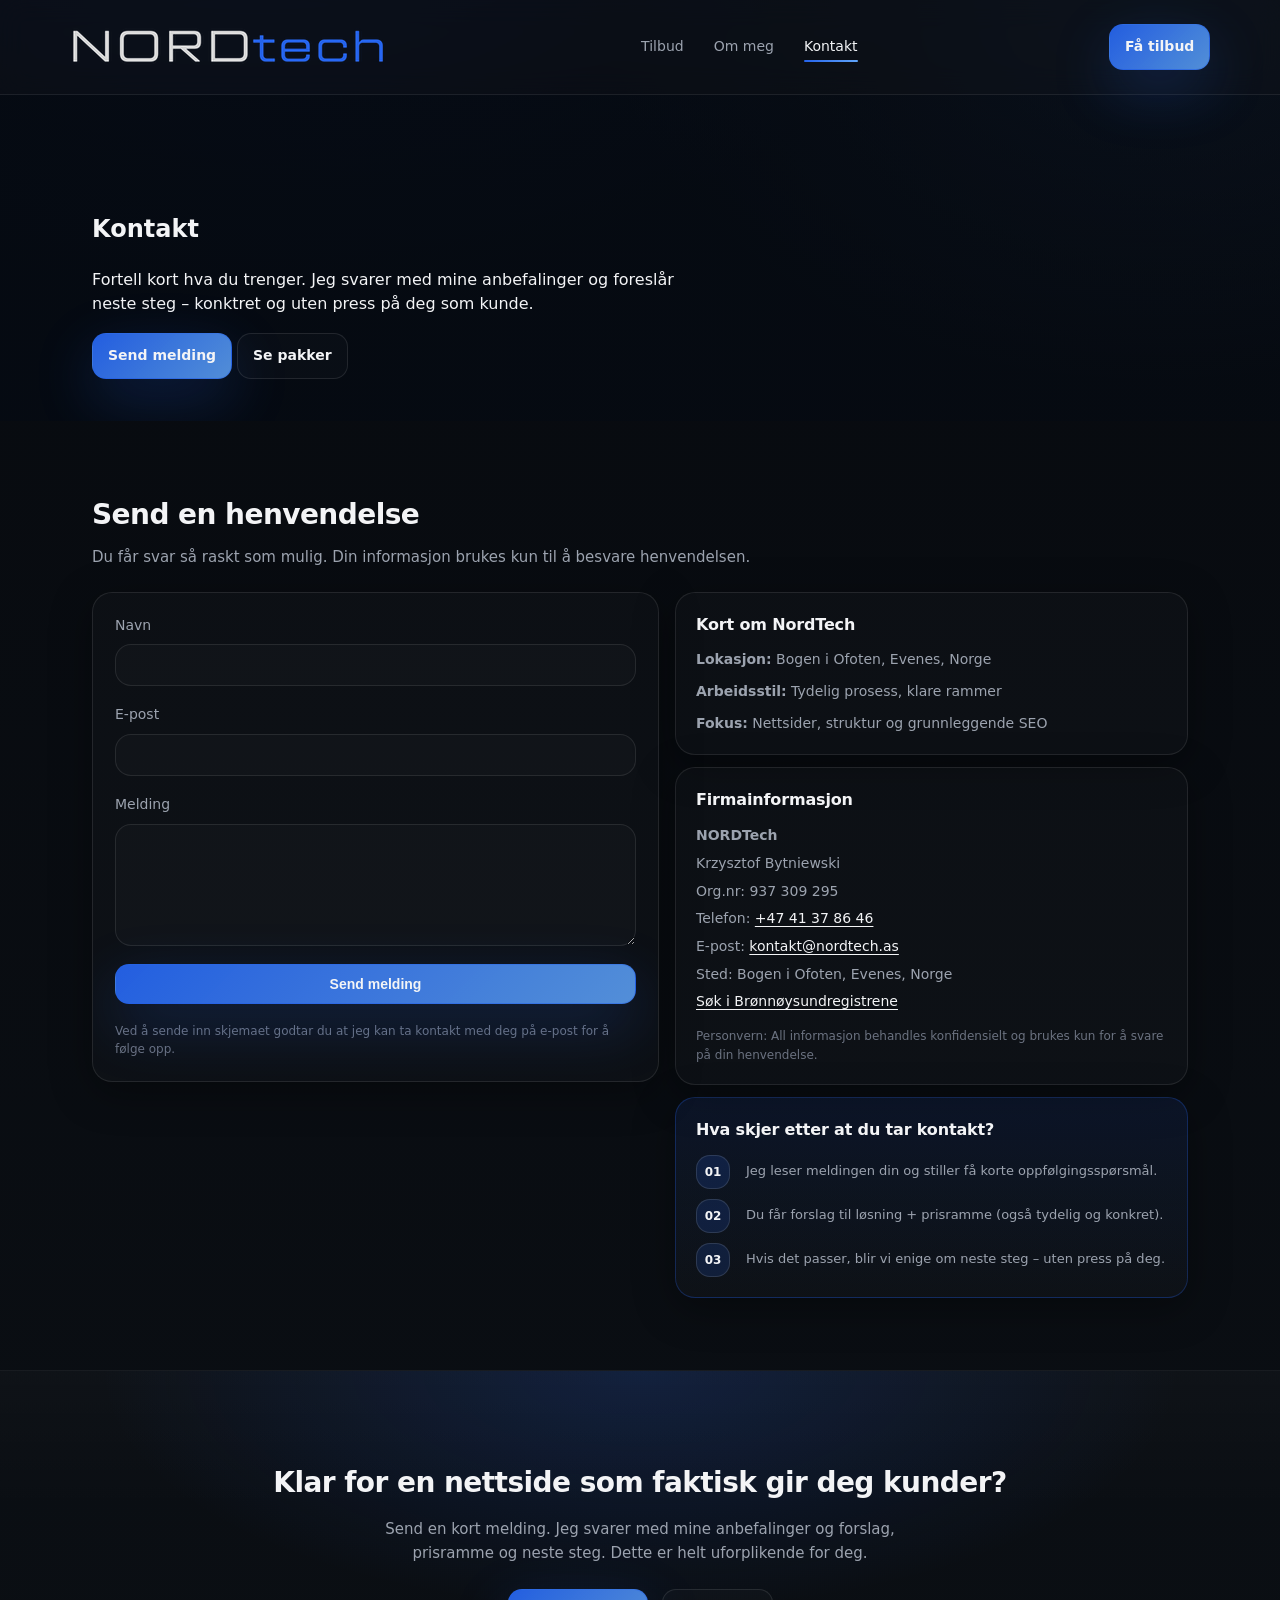
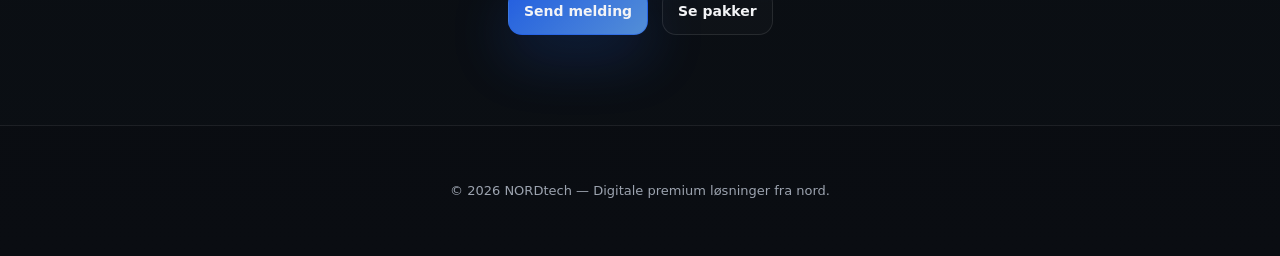
==== commit 999115b9: "Text changes" ====
--- a/kontakt.html
+++ b/kontakt.html
@@ -27,20 +27,6 @@
       href="assets/favicon/favicon-16x16.png"
     />
     <link rel="manifest" href="assets/favicon/site.webmanifest" />
-    <!-- Google tag (gtag.js) -->
-    <script
-      async
-      src="https://www.googletagmanager.com/gtag/js?id=G-CPDGM98L2Q"
-    ></script>
-    <script>
-      window.dataLayer = window.dataLayer || [];
-      function gtag() {
-        dataLayer.push(arguments);
-      }
-      gtag('js', new Date());
-
-      gtag('config', 'G-CPDGM98L2Q');
-    </script>
   </head>
 
   <body>
@@ -100,8 +86,8 @@
           <div>
             <h1>Kontakt</h1>
             <p class="lead">
-              Fortell kort hva du trenger. Jeg svarer med forslag og neste steg
-              – tydelig og uten press.
+              Fortell kort hva du trenger. Jeg svarer med mine anbefalinger og
+              foreslår neste steg – konktret og uten press på deg som kunde.
             </p>
             <div class="hero-buttons">
               <a href="#kontakt-skjema" class="btn primary">Send melding</a>
@@ -179,8 +165,8 @@
                 <button type="submit" class="btn primary">Send melding</button>
 
                 <p class="form-note">
-                  Ved å sende inn skjemaet godtar du at jeg kan kontakte deg på
-                  e-post for å følge opp.
+                  Ved å sende inn skjemaet godtar du at jeg kan ta kontakt med
+                  deg på e-post for å følge opp.
                 </p>
               </form>
 
@@ -195,8 +181,8 @@
                   <div class="success-icon" aria-hidden="true">✓</div>
                   <h3>Takk for meldingen</h3>
                   <p>
-                    Jeg har mottatt henvendelsen din og svarer deg så raskt som
-                    mulig.
+                    Jeg har mottatt henvendelsen din og kommer med et svar så
+                    raskt som mulig.
                   </p>
                   <a class="btn secondary" href="index.html"
                     >Tilbake til forsiden</a
@@ -230,7 +216,6 @@
                   <p><strong>NORDTech</strong></p>
                   <p>Krzysztof Bytniewski</p>
 
-                  <!-- PODMIEN: org.nr + ewentualnie adresse/telefon -->
                   <p>Org.nr: <span class="muted">937 309 295 </span></p>
                   <p>
                     Telefon:
@@ -254,8 +239,8 @@
                 </div>
 
                 <p class="legal-note">
-                  Personvern: Informasjon behandles konfidensielt og brukes kun
-                  for å svare på henvendelsen.
+                  Personvern: All informasjon behandles konfidensielt og brukes
+                  kun for å svare på din henvendelse.
                 </p>
               </div>
 
@@ -265,20 +250,23 @@
                   <div>
                     <span>01</span>
                     <p>
-                      Jeg leser meldingen og stiller 2–3 korte
+                      Jeg leser meldingen din og stiller få korte
                       oppfølgingsspørsmål.
                     </p>
                   </div>
                   <div>
                     <span>02</span>
                     <p>
-                      Du får forslag til løsning + prisramme (tydelig og
+                      Du får forslag til løsning + prisramme (også tydelig og
                       konkret).
                     </p>
                   </div>
                   <div>
                     <span>03</span>
-                    <p>Hvis det passer, avtaler vi neste steg – uten press.</p>
+                    <p>
+                      Hvis det passer, blir vi enige om neste steg – uten press
+                      på deg.
+                    </p>
                   </div>
                 </div>
               </div>
@@ -293,8 +281,8 @@
           <div class="cta-box">
             <h2>Klar for en nettside som faktisk gir deg kunder?</h2>
             <p>
-              Send en kort melding. Jeg svarer med forslag, pris og neste steg.
-              Ingen forpliktelser.
+              Send en kort melding. Jeg svarer med mine anbefalinger og forslag,
+              prisramme og neste steg. Dette er helt uforplikende for deg.
             </p>
             <div class="cta-actions">
               <a href="#kontakt-skjema" class="btn primary">Send melding</a>
@@ -307,7 +295,7 @@
 
     <footer>
       <div class="container">
-        <p>© 2026 NORDtech — Premium digitale løsninger fra nord.</p>
+        <p>© 2026 NORDtech — Digitale premium løsninger fra nord.</p>
       </div>
     </footer>
 
--- a/styles.css
+++ b/styles.css
@@ -1,5 +1,5 @@
 :root {
-  /* Deep Arctic Minimal — premium */
+  /* Deep Arctic — dark */
   --bg: #0b0f14;
   --bg2: #070a0f;
   --surface: rgba(255, 255, 255, 0.03);
@@ -25,6 +25,23 @@
 
   --max: 1140px;
 
+  /* Deep Arctic — light */
+  body.dark-mode {
+    --bg: #f3f4f6;
+    --bg2: #e5e7eb;
+    --surface: rgba(0, 0, 0, 0.03);
+    --surface2: rgba(0, 0, 0, 0.045);
+    --card: rgba(0, 0, 0, 0.035);
+    --border: rgba(0, 0, 0, 0.09);
+    --border2: rgba(0, 0, 0, 0.14);
+
+    --text: #11181c;
+    --muted: #4b5563;
+    --muted2: #374151;
+
+    --accent: #2563eb;
+    --accent2: #60a5fa;
+  }
   /* Typography scale */
   --h1: clamp(36px, 4.6vw, 58px);
   --h2: clamp(22px, 2.2vw, 28px);
@@ -748,6 +765,9 @@
   transition: transform 0.26s var(--ease);
   padding: 18px;
 }
+.menu-panel.dark-mode {
+  background: #f3f4f6;
+}
 
 .menu-links {
   display: grid;
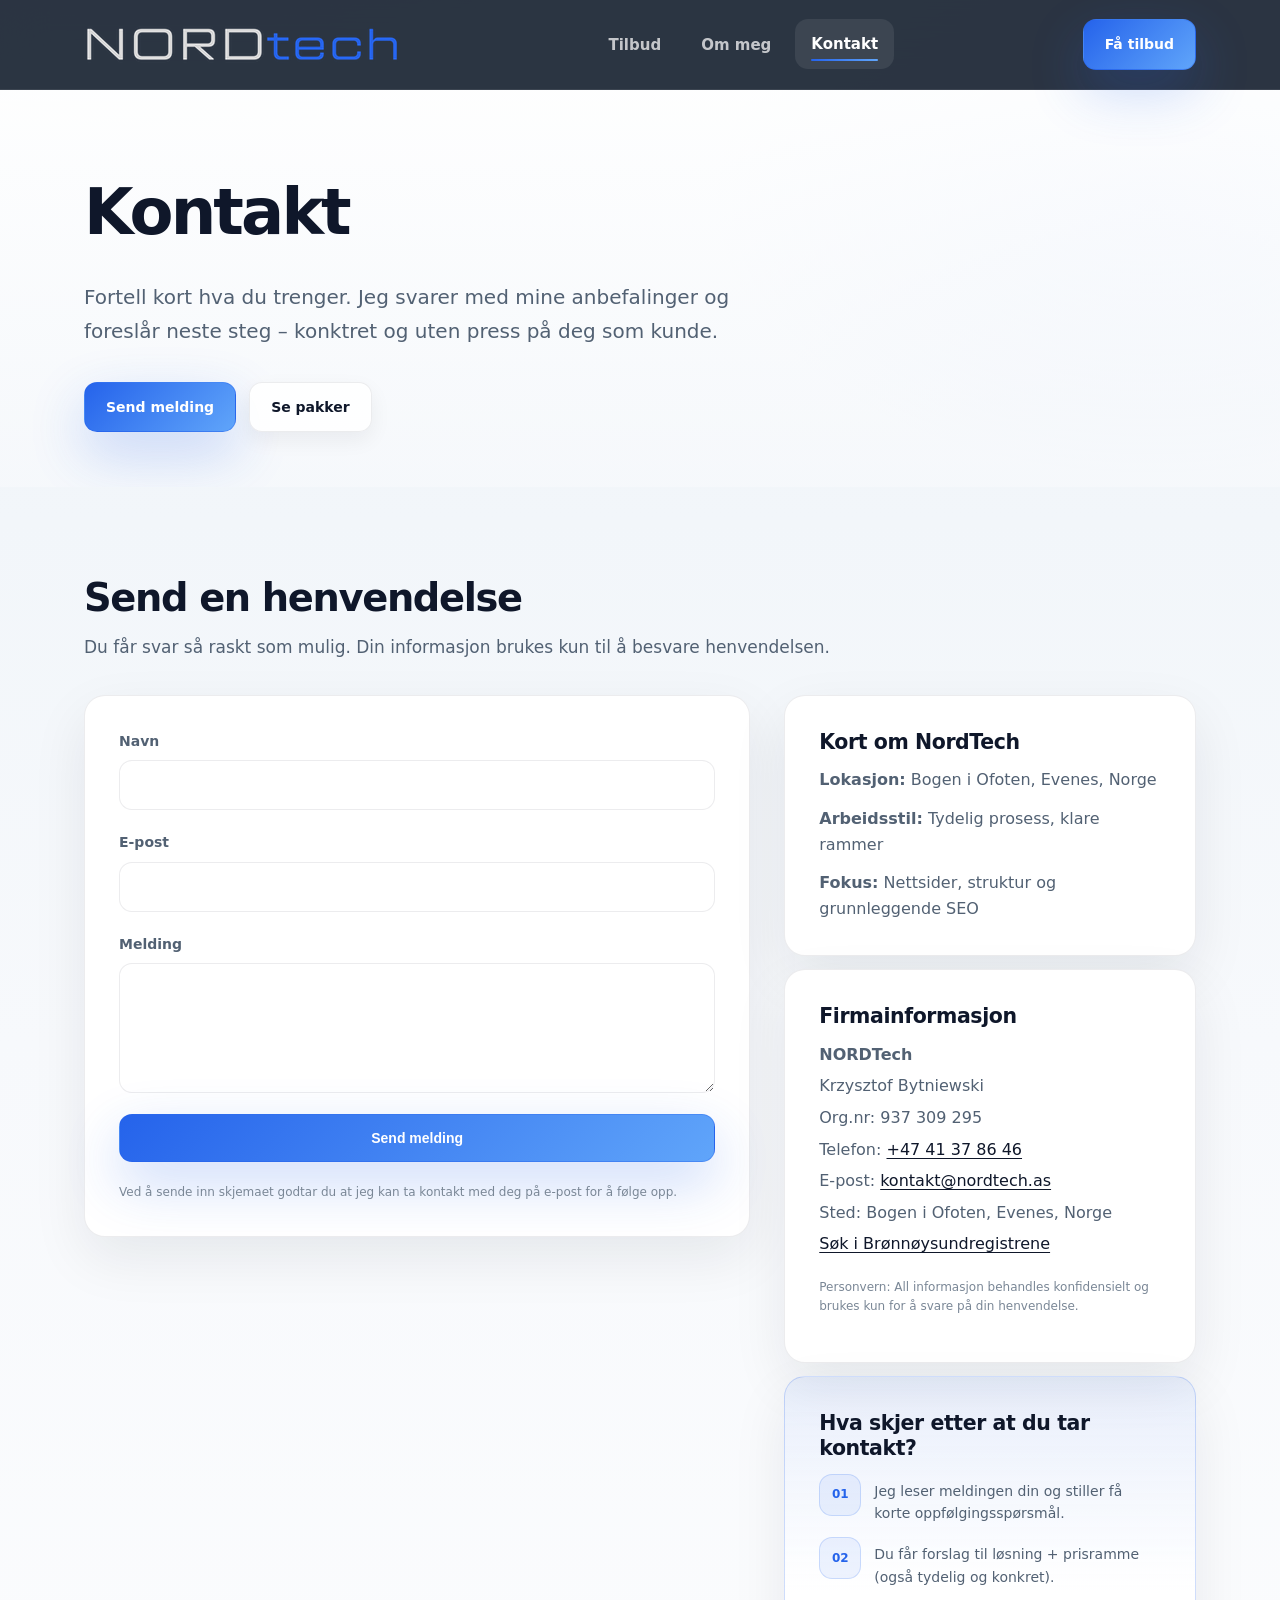
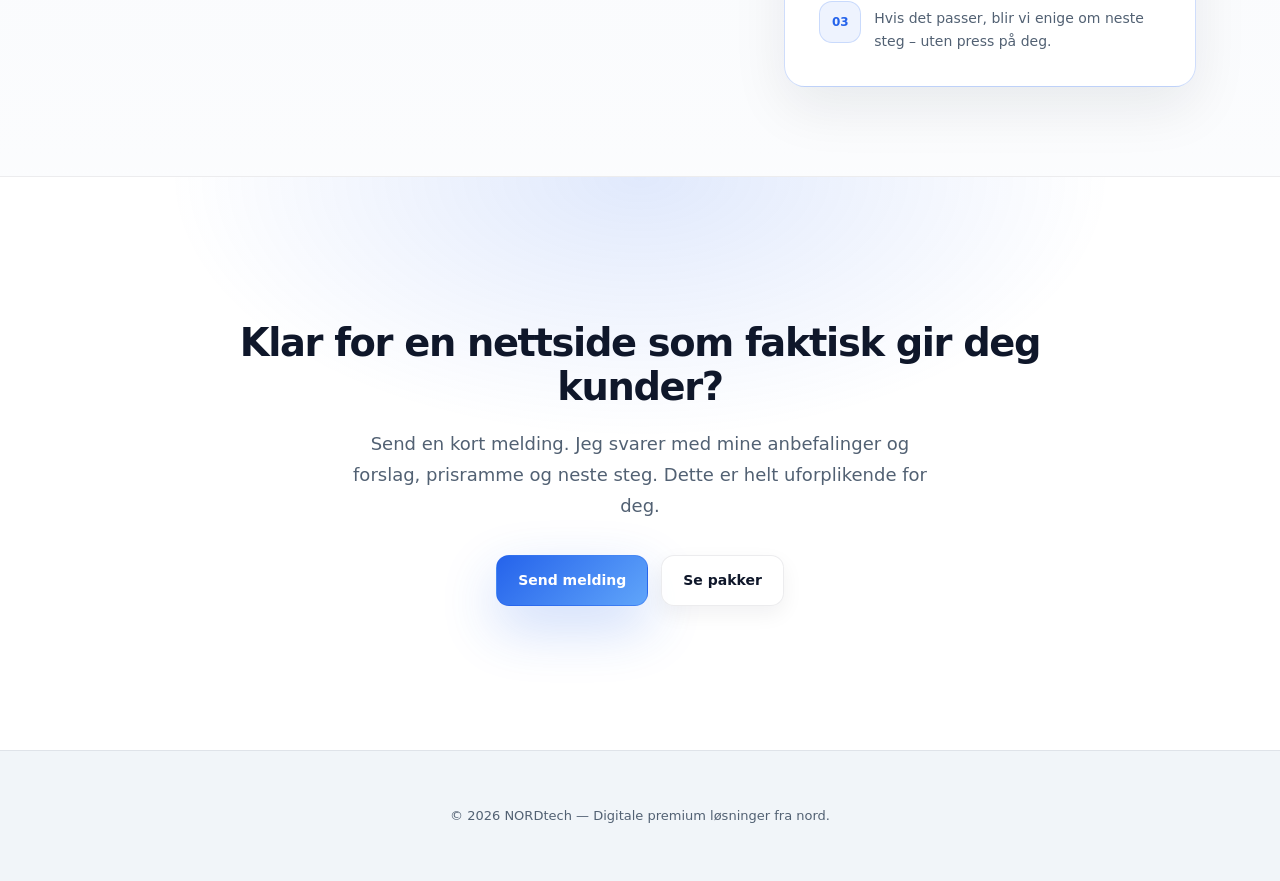
==== commit 24f526bf: "light layout, fix mobmenu" ====
--- a/kontakt.html
+++ b/kontakt.html
@@ -300,5 +300,6 @@
     </footer>
 
     <script type="module" src="js/main.js"></script>
+    <script type="module" src="js/main.js"></script>
   </body>
 </html>
--- a/styles.css
+++ b/styles.css
@@ -1,284 +1,336 @@
+/* =========================================================
+   NORDTECH — LIGHT PREMIUM CSS
+   Fibonacci spacing: 8 / 13 / 21 / 34 / 55 / 89 / 144
+========================================================= */
+
 :root {
-  /* Deep Arctic — dark */
-  --bg: #0b0f14;
-  --bg2: #070a0f;
-  --surface: rgba(255, 255, 255, 0.03);
-  --surface2: rgba(255, 255, 255, 0.045);
-  --card: rgba(255, 255, 255, 0.035);
-  --border: rgba(255, 255, 255, 0.09);
-  --border2: rgba(255, 255, 255, 0.14);
-
-  --text: #f3f4f6;
-  --muted: #9ca3af;
-  --muted2: #6b7280;
+  --bg: #f7f9fc;
+  --bg2: #edf3f8;
+  --surface: rgba(255, 255, 255, 0.82);
+  --surface-strong: #ffffff;
+  --card: #ffffff;
+
+  --text: #0f172a;
+  --muted: #526173;
+  --muted2: #7a8796;
 
   --accent: #2563eb;
   --accent2: #60a5fa;
 
-  --shadow1: 0 18px 70px rgba(0, 0, 0, 0.55);
-  --shadow2: 0 10px 40px rgba(0, 0, 0, 0.35);
-
-  --r12: 12px;
-  --r16: 16px;
-  --r20: 20px;
-  --r28: 28px;
-
-  --max: 1140px;
-
-  /* Deep Arctic — light */
-  body.dark-mode {
-    --bg: #f3f4f6;
-    --bg2: #e5e7eb;
-    --surface: rgba(0, 0, 0, 0.03);
-    --surface2: rgba(0, 0, 0, 0.045);
-    --card: rgba(0, 0, 0, 0.035);
-    --border: rgba(0, 0, 0, 0.09);
-    --border2: rgba(0, 0, 0, 0.14);
-
-    --text: #11181c;
-    --muted: #4b5563;
-    --muted2: #374151;
-
-    --accent: #2563eb;
-    --accent2: #60a5fa;
-  }
-  /* Typography scale */
-  --h1: clamp(36px, 4.6vw, 58px);
-  --h2: clamp(22px, 2.2vw, 28px);
-  --p: 16px;
-  --small: 13px;
-
-  /* Motion */
+  --border: rgba(15, 23, 42, 0.08);
+  --border2: rgba(15, 23, 42, 0.14);
+
+  --shadow-sm: 0 8px 21px rgba(15, 23, 42, 0.06);
+  --shadow-md: 0 21px 55px rgba(15, 23, 42, 0.08);
+  --shadow-lg: 0 34px 89px rgba(15, 23, 42, 0.1);
+
+  --r8: 8px;
+  --r13: 13px;
+  --r21: 21px;
+  --r34: 34px;
+
+  --s8: 8px;
+  --s13: 13px;
+  --s21: 21px;
+  --s34: 34px;
+  --s55: 55px;
+  --s89: 89px;
+  --s144: 144px;
+
+  --max: 1180px;
+
+  --h1: clamp(42px, 5vw, 68px);
+  --h2: clamp(28px, 3vw, 42px);
+  --h3: clamp(18px, 1.6vw, 24px);
+
   --ease: cubic-bezier(0.2, 0.8, 0.2, 1);
 }
 
+/* Force light mode even if JS adds dark-mode */
+body.dark-mode {
+  --bg: #f7f9fc;
+  --bg2: #edf3f8;
+  --surface: rgba(255, 255, 255, 0.82);
+  --surface-strong: #ffffff;
+  --card: #ffffff;
+  --text: #0f172a;
+  --muted: #526173;
+  --muted2: #7a8796;
+}
+
+/* RESET */
 * {
   box-sizing: border-box;
 }
-html,
+
+html {
+  min-height: 100%;
+  scroll-behavior: smooth;
+}
+
 body {
-  height: 100;
-}
-body {
+  min-height: 100%;
   margin: 0;
   font-family:
     ui-sans-serif,
     system-ui,
     -apple-system,
-    Segoe UI,
+    BlinkMacSystemFont,
+    'Segoe UI',
     Roboto,
     Helvetica,
-    Arial;
+    Arial,
+    sans-serif;
+  color: var(--text);
   background:
     radial-gradient(
-      1200px 800px at 20% -10%,
-      rgba(37, 99, 235, 0.18),
+      900px 550px at 14% -8%,
+      rgba(96, 165, 250, 0.2),
       transparent 60%
     ),
     radial-gradient(
-      1000px 700px at 90% 0%,
-      rgba(96, 165, 250, 0.12),
-      transparent 55%
+      760px 480px at 90% 8%,
+      rgba(37, 99, 235, 0.12),
+      transparent 58%
     ),
-    linear-gradient(180deg, var(--bg2), var(--bg));
-  color: var(--text);
-  line-height: 1.55;
+    linear-gradient(180deg, var(--bg2), var(--bg) 42%, #ffffff);
+  line-height: 1.6;
   -webkit-font-smoothing: antialiased;
   text-rendering: optimizeLegibility;
   overflow-x: hidden;
 }
-.p-bold {
-  font-weight: 500;
-}
+
+body.menu-lock {
+  overflow: hidden;
+}
+
 a {
   color: inherit;
   text-decoration: none;
 }
+
 img {
+  display: block;
   max-width: 100%;
-  display: block;
+}
+
+.hidden {
+  display: none !important;
 }
 
 .container {
+  width: 100%;
   max-width: var(--max);
   margin: 0 auto;
-  padding: 0 22px;
-}
-
-/* ========== BACKGROUND / EFFECTS ========== */
-.bg-glow {
-  position: fixed;
-  inset: -2px;
-  z-index: -2;
-  background:
-    radial-gradient(
-      700px 500px at 16% 18%,
-      rgba(37, 99, 235, 0.2),
-      transparent 62%
-    ),
-    radial-gradient(
-      900px 650px at 82% 12%,
-      rgba(96, 165, 250, 0.16),
-      transparent 60%
-    ),
-    radial-gradient(
-      900px 700px at 50% 95%,
-      rgba(37, 99, 235, 0.12),
-      transparent 55%
-    ),
-    linear-gradient(180deg, rgba(255, 255, 255, 0.04), transparent 35%);
-  filter: saturate(105%);
-}
-
-.bg-glow::after {
-  content: '';
-  position: absolute;
-  inset: 0;
-  pointer-events: none;
-  background-image: url("data:image/svg+xml,%3Csvg xmlns='http://www.w3.org/2000/svg' width='160' height='160'%3E%3Cfilter id='n'%3E%3CfeTurbulence type='fractalNoise' baseFrequency='.85' numOctaves='2' stitchTiles='stitch'/%3E%3C/filter%3E%3Crect width='160' height='160' filter='url(%23n)' opacity='.14'/%3E%3C/svg%3E");
-  opacity: 0.35;
-  mix-blend-mode: overlay;
-}
-
-/* ========== HEADER ========== */
+  padding-inline: var(--s34);
+}
+
+/* TYPOGRAPHY */
+h1,
+h2,
+h3,
+h4,
+p {
+  margin-top: 0;
+}
+
+h1 {
+  max-width: 760px;
+  margin-bottom: 0;
+  font-size: var(--h1);
+  line-height: 1.04;
+  letter-spacing: -0.045em;
+}
+
+h2 {
+  max-width: 820px;
+  margin-bottom: 0;
+  font-size: var(--h2);
+  line-height: 1.14;
+  letter-spacing: -0.035em;
+}
+
+h3 {
+  margin-bottom: var(--s13);
+  font-size: var(--h3);
+  line-height: 1.2;
+  letter-spacing: -0.02em;
+}
+
+h4 {
+  margin-bottom: var(--s8);
+  font-size: 17px;
+  line-height: 1.3;
+}
+
+p {
+  color: var(--muted);
+}
+
+.lead {
+  max-width: 680px;
+  margin-top: var(--s34);
+  margin-bottom: 0;
+  color: var(--muted);
+  font-size: 20px;
+  line-height: 1.7;
+}
+
+.p-bold {
+  margin-bottom: var(--s8) !important;
+  color: var(--text) !important;
+  font-weight: 700;
+}
+
+/* HEADER */
+.site-header,
 header {
   position: sticky;
   top: 0;
-  padding: 10px;
   z-index: 50;
-  min-height: 30px;
-
-  backdrop-filter: blur(14px);
-  background: rgba(11, 15, 20, 0.66);
+  background: rgba(31, 41, 55, 0.94); /* ciemnoszary */
   border-bottom: 1px solid rgba(255, 255, 255, 0.08);
+  backdrop-filter: blur(21px);
 }
 
 .nav {
   display: flex;
   align-items: center;
   justify-content: space-between;
-  gap: 16px;
-  padding: 14px 0;
-}
-
-.logo {
-  font-family: 'SPACE GROTESK', sans-serif;
-  font-weight: 500;
-  letter-spacing: 0.2em;
-  font-size: 30px;
-  color: #f3f4f6;
-}
-
-.logo span {
-  font-weight: 400;
-  color: #2563eb;
-  letter-spacing: 0.01em;
-}
-
-nav {
+  min-height: 89px;
+  gap: var(--s21);
+}
+
+.brand {
   display: flex;
   align-items: center;
-  gap: 6px;
-}
-
+  gap: var(--s13);
+}
+
+.brand .logo {
+  display: none;
+}
+
+.brand img {
+  width: auto;
+  height: 42px;
+}
+
+.nav-links {
+  display: flex;
+  align-items: center;
+  gap: var(--s8);
+}
+
+.nav-links a,
 nav a {
-  color: var(--muted);
-  font-size: 14px;
-  padding: 10px 12px;
-  border-radius: 14px;
+  position: relative;
+  padding: 13px 16px;
+  border-radius: var(--r13);
+  color: rgba(255, 255, 255, 0.72);
+  font-size: 15px;
+  font-weight: 600;
   transition:
     background 0.18s var(--ease),
     color 0.18s var(--ease),
     transform 0.18s var(--ease);
 }
 
-nav a:hover {
-  background: rgba(255, 255, 255, 0.04);
-  color: var(--text);
+.nav-links a:hover,
+nav a:hover,
+.nav-links a[aria-current='page'] {
+  background: rgba(255, 255, 255, 0.08);
+  color: #ffffff;
   transform: translateY(-1px);
 }
 
-/* ========== BUTTONS ========== */
+.nav-links a::after {
+  content: '';
+  position: absolute;
+  left: 16px;
+  right: 16px;
+  bottom: 8px;
+  height: 2px;
+  border-radius: 2px;
+  background: transparent;
+}
+
+.nav-links a[aria-current='page']::after {
+  background: linear-gradient(90deg, var(--accent), var(--accent2));
+}
+/* BUTTONS */
 .btn {
   display: inline-flex;
   align-items: center;
   justify-content: center;
+  min-height: 48px;
   gap: 10px;
-
-  padding: 11px 15px;
-  border-radius: 14px;
-  border: 1px solid rgba(255, 255, 255, 0.1);
-  background: rgba(255, 255, 255, 0.03);
+  padding: 13px 21px;
+  border-radius: var(--r13);
+  border: 1px solid var(--border);
+  background: #ffffff;
   color: var(--text);
-
-  font-weight: 700;
+  box-shadow: var(--shadow-sm);
   font-size: 14px;
-
+  font-weight: 800;
   transition:
-    transform 0.16s var(--ease),
-    background 0.16s var(--ease),
-    border-color 0.16s var(--ease),
-    box-shadow 0.16s var(--ease);
-  will-change: transform;
+    transform 0.18s var(--ease),
+    background 0.18s var(--ease),
+    border-color 0.18s var(--ease),
+    box-shadow 0.18s var(--ease);
 }
 
 .btn:hover {
-  transform: translateY(-1px);
-  background: rgba(255, 255, 255, 0.05);
-  border-color: rgba(255, 255, 255, 0.14);
+  transform: translateY(-2px);
+  border-color: var(--border2);
+  box-shadow: var(--shadow-md);
 }
 
 .btn:active {
-  transform: translateY(0px) scale(0.99);
+  transform: translateY(0) scale(0.99);
 }
 
 .btn.primary {
-  border-color: rgba(37, 99, 235, 0.45);
-  background: linear-gradient(
-    135deg,
-    rgba(37, 99, 235, 0.95),
-    rgba(96, 165, 250, 0.85)
-  );
-  box-shadow: 0 20px 60px rgba(37, 99, 235, 0.24);
+  color: #ffffff;
+  border-color: rgba(37, 99, 235, 0.36);
+  background: linear-gradient(135deg, #2563eb, #60a5fa);
+  box-shadow: 0 21px 55px rgba(37, 99, 235, 0.24);
 }
 
 .btn.primary:hover {
-  box-shadow: 0 26px 80px rgba(37, 99, 235, 0.3);
+  box-shadow: 0 34px 89px rgba(37, 99, 235, 0.28);
 }
 
 .btn.secondary {
-  background: rgba(255, 255, 255, 0.02);
-}
-
-/* ========== HERO SECTION ========== */
+  background: rgba(255, 255, 255, 0.86);
+}
+
+/* HERO */
 .hero {
   position: relative;
-  padding: 150px 0 42px;
-
-  /* HERO BG (use the WebP you generated) */
+  min-height: 720px;
+  padding: var(--s144) 0 var(--s89);
   background-image: url('assets/nettside-nord-norge.webp');
   background-size: cover;
-  background-position: right center; /* dom po prawej */
+  background-position: right center;
   background-repeat: no-repeat;
-
   overflow: hidden;
 }
 
-/* Overlay for text readability in hero */
 .hero::before {
   content: '';
   position: absolute;
   inset: 0;
+  z-index: 0;
   background: linear-gradient(
     90deg,
-    rgba(5, 10, 18, 0.88) 0%,
-    rgba(5, 10, 18, 0.7) 45%,
-    rgba(5, 10, 18, 0.35) 100%
+    rgba(247, 249, 252, 0.98) 0%,
+    rgba(247, 249, 252, 0.92) 43%,
+    rgba(247, 249, 252, 0.54) 68%,
+    rgba(247, 249, 252, 0.16) 100%
   );
-  z-index: 0;
-}
-
-/* All hero content above overlay */
+}
+
 .hero .container {
   position: relative;
   z-index: 1;
@@ -286,276 +338,229 @@
 
 .hero-grid {
   display: grid;
-  grid-template-columns: 1.15fr 0.85fr;
-  gap: 28px;
-  align-items: start;
-}
-
-/* ========== SECTIONS ========== */
+  grid-template-columns: 1fr 0.618fr;
+  align-items: center;
+  gap: var(--s55);
+}
+
+.hero-buttons {
+  display: flex;
+  flex-wrap: wrap;
+  gap: var(--s13);
+  margin-top: var(--s34);
+}
+
+/* SECTIONS */
 .section {
-  padding: 72px 0;
+  padding: var(--s89) 0;
 }
 
 .section.dark {
   background:
-    linear-gradient(180deg, rgba(255, 255, 255, 0.02), transparent 30%),
-    rgba(255, 255, 255, 0.01);
-  border-top: 1px solid rgba(255, 255, 255, 0.06);
-  border-bottom: 1px solid rgba(255, 255, 255, 0.06);
-}
-
-h2 {
-  margin: 0;
-  font-size: var(--h2);
-  letter-spacing: -0.02em;
-}
-
+    linear-gradient(180deg, rgba(37, 99, 235, 0.045), transparent 55%),
+    rgba(255, 255, 255, 0.44);
+  border-top: 1px solid var(--border);
+  border-bottom: 1px solid var(--border);
+}
+
+.section-head {
+  max-width: 760px;
+}
+
+.section-head .sub {
+  margin-top: var(--s13);
+  margin-bottom: 0;
+  color: var(--muted);
+  font-size: 17px;
+  line-height: 1.65;
+}
+
+/* CARDS */
 .cards {
-  margin-top: 22px;
   display: grid;
   grid-template-columns: repeat(4, 1fr);
-  gap: 14px;
+  gap: var(--s21);
+  margin-top: var(--s34);
+}
+
+.card,
+.card-no-frame,
+.process > div,
+.pricing-card,
+.info-card,
+.contact-card,
+.faq-item {
+  border: 1px solid var(--border);
+  border-radius: var(--r21);
+  background: var(--card);
+  box-shadow: var(--shadow-md);
 }
 
 .card {
-  border-radius: var(--r20);
-  border: 1px solid rgba(255, 255, 255, 0.09);
-  background: rgba(255, 255, 255, 0.02);
-  padding: 20px;
-  box-shadow: var(--shadow2);
+  padding: var(--s34);
   transition:
     transform 0.18s var(--ease),
     border-color 0.18s var(--ease),
-    background 0.18s var(--ease);
-}
-
-.card:hover {
-  transform: translateY(-2px);
-  border-color: rgba(255, 255, 255, 0.14);
-  background: rgba(255, 255, 255, 0.03);
+    box-shadow 0.18s var(--ease);
+}
+
+.card:hover,
+.process > div:hover,
+.pricing-card:hover {
+  transform: translateY(-4px);
+  border-color: rgba(37, 99, 235, 0.22);
+  box-shadow: var(--shadow-lg);
 }
 
 .card h3 {
-  margin: 0 0 8px;
-  font-size: 16px;
-  letter-spacing: -0.01em;
+  margin-bottom: var(--s13);
 }
 
 .card p {
-  margin: 0;
-  color: var(--muted);
-  font-size: 14px;
-}
-
+  margin-bottom: 0;
+  font-size: 15px;
+  line-height: 1.65;
+}
+
+/* WHY CHOOSE */
 .card-no-frame {
-  padding: 30px;
-}
+  padding: var(--s34);
+  background: transparent;
+  border: 0;
+  box-shadow: none;
+}
+
+.card-no-frame svg {
+  width: 34px;
+  height: 34px;
+  margin-bottom: var(--s21);
+  color: var(--accent);
+}
+
 .card-no-frame h3 {
-  margin: 0 0 8px;
-  font-size: 16px;
-}
+  margin-bottom: var(--s13);
+}
+
 .card-no-frame p {
-  margin: 0;
-  color: var(--muted);
-  font-size: 14px;
-}
-
-.p-bold {
-  font-weight: bolder;
-}
-
-/* ========== PROCESS ========== */
+  margin-bottom: 0;
+  font-size: 15px;
+  line-height: 1.65;
+}
+
+/* PROCESS */
 .process {
-  margin-top: 22px;
   display: grid;
   grid-template-columns: repeat(3, 1fr);
-  gap: 12px;
+  gap: var(--s21);
+  margin-top: var(--s34);
 }
 
 .process > div {
-  border-radius: var(--r20);
-  border: 1px solid rgba(255, 255, 255, 0.09);
-  background: rgba(255, 255, 255, 0.02);
-  padding: 18px;
+  padding: var(--s34);
   transition:
     transform 0.18s var(--ease),
-    border-color 0.18s var(--ease);
-}
-
-.process > div:hover {
-  transform: translateY(-2px);
-  border-color: rgba(255, 255, 255, 0.14);
-}
-
-.process span {
+    border-color 0.18s var(--ease),
+    box-shadow 0.18s var(--ease);
+}
+
+.process span,
+.mini-steps span {
   display: inline-flex;
   align-items: center;
   justify-content: center;
-  width: 34px;
-  height: 34px;
-  border-radius: 14px;
-  border: 1px solid rgba(255, 255, 255, 0.12);
-  background: rgba(37, 99, 235, 0.16);
-  color: var(--text);
-  font-weight: 850;
+  width: 42px;
+  height: 42px;
+  margin-bottom: var(--s21);
+  border: 1px solid rgba(37, 99, 235, 0.18);
+  border-radius: var(--r13);
+  background: rgba(37, 99, 235, 0.08);
+  color: var(--accent);
   font-size: 12px;
-  margin-bottom: 10px;
-}
-
-.process h4 {
-  margin: 0 0 6px;
+  font-weight: 900;
+}
+
+.process p {
+  margin-bottom: 0;
   font-size: 14px;
-}
-
-.process p {
-  margin: 0;
+  line-height: 1.65;
+}
+
+/* FINAL CTA */
+.cta-final {
+  padding: var(--s144) 0;
+  background:
+    radial-gradient(
+      760px 420px at 50% 0%,
+      rgba(37, 99, 235, 0.14),
+      transparent 62%
+    ),
+    #ffffff;
+  border-top: 1px solid var(--border);
+}
+
+.cta-box {
+  max-width: 820px;
+  margin: 0 auto;
+  text-align: center;
+}
+
+.cta-box h2 {
+  margin-inline: auto;
+}
+
+.cta-box p {
+  max-width: 610px;
+  margin: var(--s21) auto var(--s34);
+  font-size: 18px;
+  line-height: 1.7;
+}
+
+.cta-actions {
+  display: flex;
+  flex-wrap: wrap;
+  justify-content: center;
+  gap: var(--s13);
+}
+
+/* FOOTER */
+footer {
+  padding: var(--s55) 0;
+  border-top: 1px solid var(--border);
+  background: #f1f5f9;
   color: var(--muted);
   font-size: 13px;
-}
-
-/* ========== FINAL CTA ========== */
-.cta-final {
-  padding: 90px 0;
-  background:
-    radial-gradient(
-      900px 400px at 50% 0%,
-      rgba(37, 99, 235, 0.18),
-      transparent 60%
-    ),
-    linear-gradient(180deg, rgba(255, 255, 255, 0.02), transparent 40%);
-  border-top: 1px solid rgba(255, 255, 255, 0.06);
-}
-
-.cta-box {
   text-align: center;
-  max-width: 820px;
-  margin: 0 auto;
-}
-
-.cta-box h2 {
-  margin-bottom: 14px;
-}
-
-.cta-box p {
-  color: var(--muted);
-  font-size: 15px;
-  max-width: 60ch;
-  margin: 0 auto 24px;
-}
-
-.cta-actions {
-  display: flex;
-  justify-content: center;
-  gap: 14px;
-  flex-wrap: wrap;
-}
-/* ========== FOOTER ========== */
-footer {
-  padding: 42px 0;
-  border-top: 1px solid rgba(255, 255, 255, 0.08);
-  color: var(--muted);
-  font-size: 13px;
-  background: rgba(0, 0, 0, 0.12);
-  text-align: center;
-}
-
-/* ========== RESPONSIVENESS ========== */
-@media (max-width: 960px) {
-  .hero {
-    padding: 64px 0 34px;
-  }
-  .hero-grid {
-    grid-template-columns: 1fr;
-    gap: 18px;
-  }
-  .cards {
-    grid-template-columns: 1fr;
-    gap: 12px;
-  }
-  .process {
-    grid-template-columns: 1fr 1fr;
-    gap: 12px;
-  }
-  nav {
-    display: none;
-  } /* mobile: minimal */
-}
-
-@media (max-width: 520px) {
-  header .btn.primary {
-    display: none;
-  }
-  .container {
-    padding: 0 18px;
-  }
-  h1 {
-    letter-spacing: -0.02em;
-  }
-  .process {
-    grid-template-columns: 1fr;
-  }
-  .hero-buttons .btn {
-    width: 100%;
-    margin: 5px;
-  }
-}
-
-/* ========== ACCESSIBILITY / FOCUS ========== */
-:focus-visible {
-  outline: 2px solid rgba(96, 165, 250, 0.9);
-  outline-offset: 3px;
-  border-radius: 12px;
-}
-
-/* ========== REDUCED MOTION ========== */
-@media (prefers-reduced-motion: reduce) {
-  * {
-    transition: none !important;
-    scroll-behavior: auto !important;
-  }
-}
-/* ========== HAMBURGER / MOBILE MENU ========== */
-
-.site-header {
-  position: sticky;
-  top: 0;
-  z-index: 50;
-}
-
-/* Desktop CTA hidden on mobile (in menu) */
+}
+
+footer p {
+  margin-bottom: 0;
+}
+
+/* MOBILE MENU */
 .desktop-cta {
   display: inline-flex;
 }
 
 .menu-btn {
-  display: none; /* pokażemy na mobile */
+  display: none;
+  align-items: center;
+  justify-content: center;
   width: 46px;
   height: 46px;
-  border-radius: 14px;
-  border: 1px solid rgba(255, 255, 255, 0.1);
-  background: rgba(255, 255, 255, 0.03);
+  padding: 0;
+  border: 1px solid var(--border);
+  border-radius: var(--r13);
+  background: #ffffff;
   color: var(--text);
-  align-items: center;
-  justify-content: center;
-  padding: 0;
+  box-shadow: var(--shadow-sm);
   cursor: pointer;
-  transition:
-    transform 0.16s var(--ease),
-    background 0.16s var(--ease),
-    border-color 0.16s var(--ease);
-}
-
-.menu-btn:hover {
-  background: rgba(255, 255, 255, 0.05);
-  border-color: rgba(255, 255, 255, 0.14);
-  transform: translateY(-1px);
 }
 
 .menu-icon {
   position: relative;
+  display: inline-block;
   width: 22px;
   height: 14px;
-  display: inline-block;
 }
 
 .menu-icon span {
@@ -564,7 +569,7 @@
   right: 0;
   height: 2px;
   border-radius: 999px;
-  background: rgba(243, 244, 246, 0.95);
+  background: var(--text);
   transition:
     transform 0.22s var(--ease),
     top 0.22s var(--ease),
@@ -574,230 +579,54 @@
 .menu-icon span:nth-child(1) {
   top: 0;
 }
+
 .menu-icon span:nth-child(2) {
   top: 6px;
 }
+
 .menu-icon span:nth-child(3) {
   top: 12px;
 }
 
-/* X state */
 .is-menu-open .menu-icon span:nth-child(1) {
   top: 6px;
   transform: rotate(45deg);
 }
+
 .is-menu-open .menu-icon span:nth-child(2) {
   opacity: 0;
 }
+
 .is-menu-open .menu-icon span:nth-child(3) {
   top: 6px;
   transform: rotate(-45deg);
 }
 
-/* Mobile menu panel (slides from header) */
-.mobile-menu {
-  display: none; /* tylko mobile */
-  overflow: hidden;
-  max-height: 0;
-  opacity: 0;
-  transform: translateY(-6px);
-  transition:
-    max-height 0.28s var(--ease),
-    opacity 0.2s var(--ease),
-    transform 0.28s var(--ease);
-  border-bottom: 1px solid rgba(255, 255, 255, 0.08);
-  background: rgba(11, 15, 20, 0.86);
-  backdrop-filter: blur(14px);
-}
-
-.mobile-menu-inner {
-  padding: 10px 0 16px;
-  display: grid;
-  gap: 8px;
-}
-
-.mobile-menu a:not(.btn) {
-  display: block;
-  padding: 12px 12px;
-  border-radius: 14px;
-  color: var(--text);
-  background: rgba(255, 255, 255, 0.02);
-  border: 1px solid rgba(255, 255, 255, 0.06);
-}
-
-.mobile-menu a:not(.btn):hover {
-  background: rgba(255, 255, 255, 0.04);
-  border-color: rgba(255, 255, 255, 0.1);
-}
-
-.mobile-menu .btn {
-  margin-top: 6px;
-  width: 100%;
-}
-
-/* Open mobile menu panel */
-.is-menu-open + .mobile-menu,
-.site-header.is-menu-open .mobile-menu {
-  max-height: 420px; /* wystarczy na linki */
-  opacity: 1;
-  transform: translateY(0);
-}
-
-/* Responsiveness: hide desktop nav, show hamburger and panel */
-@media (max-width: 960px) {
-  .nav-links {
-    display: none;
-  }
-  .desktop-cta {
-    display: none;
-  }
-  .menu-btn {
-    display: inline-flex;
-  }
-  .mobile-menu {
-    display: block;
-  }
-}
-
-/* Reduced motion for mobile menu */
-@media (prefers-reduced-motion: reduce) {
-  .mobile-menu,
-  .menu-icon span,
-  .menu-btn {
-    transition: none !important;
-  }
-}
-/* ========== MOBILE OVERLAY MENU ========== */
-
-.desktop-cta {
-  display: inline-flex;
-}
-
-.menu-btn {
-  display: none;
-  width: 46px;
-  height: 46px;
-  border-radius: 14px;
-  border: 1px solid rgba(255, 255, 255, 0.1);
-  background: rgba(255, 255, 255, 0.03);
-  color: var(--text);
-  align-items: center;
-  justify-content: center;
-  padding: 0;
-  cursor: pointer;
-  transition:
-    transform 0.16s var(--ease),
-    background 0.16s var(--ease),
-    border-color 0.16s var(--ease);
-}
-
-.menu-btn:hover {
-  background: rgba(255, 255, 255, 0.05);
-  border-color: rgba(255, 255, 255, 0.14);
-  transform: translateY(-1px);
-}
-
-.menu-icon {
-  position: relative;
-  width: 22px;
-  height: 14px;
-  display: inline-block;
-}
-
-.menu-icon span {
-  position: absolute;
-  left: 0;
-  right: 0;
-  height: 2px;
-  border-radius: 999px;
-  background: rgba(243, 244, 246, 0.95);
-  transition:
-    transform 0.22s var(--ease),
-    top 0.22s var(--ease),
-    opacity 0.18s var(--ease);
-}
-
-.menu-icon span:nth-child(1) {
-  top: 0;
-}
-.menu-icon span:nth-child(2) {
-  top: 6px;
-}
-.menu-icon span:nth-child(3) {
-  top: 12px;
-}
-
-/* X state */
-.is-menu-open .menu-icon span:nth-child(1) {
-  top: 6px;
-  transform: rotate(45deg);
-}
-.is-menu-open .menu-icon span:nth-child(2) {
-  opacity: 0;
-}
-.is-menu-open .menu-icon span:nth-child(3) {
-  top: 6px;
-  transform: rotate(-45deg);
-}
-
-/* Mobile menu overlay */
 .menu-overlay {
   position: fixed;
   inset: 0;
   z-index: 100;
+  margin-top: 89px;
   display: grid;
   place-items: start end;
-  background: rgba(0, 0, 0, 0.55);
+  background: rgba(15, 23, 42, 0.22);
   opacity: 0;
   pointer-events: none;
   transition: opacity 0.22s var(--ease);
-  margin-top: 72px; /* height of header */
 }
 
 .menu-panel {
   width: 100%;
   height: 100%;
-  background: rgba(11, 15, 20, 0.92);
-  backdrop-filter: blur(18px);
-  border-left: 1px solid rgba(255, 255, 255, 0.1);
-  box-shadow: 0 30px 120px rgba(0, 0, 0, 0.55);
-  transform: translateX(14px);
+  padding: var(--s34);
+  background: rgba(255, 255, 255, 0.96);
+  border-left: 1px solid var(--border);
+  box-shadow: var(--shadow-lg);
+  backdrop-filter: blur(21px);
+  transform: translateX(21px);
   transition: transform 0.26s var(--ease);
-  padding: 18px;
-}
-.menu-panel.dark-mode {
-  background: #f3f4f6;
-}
-
-.menu-links {
-  display: grid;
-  gap: 10px;
-
-  margin-top: 72px;
-}
-
-.menu-links a:not(.btn) {
-  display: block;
-  padding: 14px 14px;
-  border-radius: 14px;
-  color: var(--text);
-  background: rgba(255, 255, 255, 0.02);
-  border: 1px solid rgba(255, 255, 255, 0.06);
-  font-size: 15px;
-  font-weight: 700;
-}
-
-.menu-links a:not(.btn):hover {
-  background: rgba(255, 255, 255, 0.04);
-  border-color: rgba(255, 255, 255, 0.1);
-}
-
-.menu-links .btn {
-  margin-top: 8px;
-  width: 100%;
-}
-
-/* Open state for mobile overlay menu */
+}
+
 .site-header.is-menu-open .menu-overlay {
   opacity: 1;
   pointer-events: auto;
@@ -807,221 +636,168 @@
   transform: translateX(0);
 }
 
-/* Responsiveness for mobile overlay menu */
-@media (max-width: 960px) {
-  .nav-links {
-    display: none;
-  }
-  .desktop-cta {
-    display: none;
-  }
-  .menu-btn {
-    display: inline-flex;
-  }
-}
-
-/* Lock scroll when menu is open */
-body.menu-lock {
-  overflow: hidden;
-}
-
-/* Reduced motion for mobile overlay menu */
-@media (prefers-reduced-motion: reduce) {
-  .menu-overlay,
-  .menu-panel,
-  .menu-icon span,
-  .menu-btn {
-    transition: none !important;
-  }
-}
-/* ========== PRICING TABLE ========== */
-
-.pricing-table {
-  margin-top: 30px;
-  overflow-x: auto;
-}
-
-.pricing-table table {
-  width: 100%;
-  border-collapse: collapse;
-  background: rgba(255, 255, 255, 0.02);
-  border-radius: var(--r20);
-  overflow: hidden;
-  box-shadow: var(--shadow2);
-}
-
-.pricing-table th,
-.pricing-table td {
-  padding: 16px;
-  text-align: center;
-  border-bottom: 1px solid rgba(255, 255, 255, 0.06);
-  font-size: 14px;
-}
-
-.pricing-table th:first-child,
-.pricing-table td:first-child {
-  text-align: left;
-  color: var(--muted);
-  font-weight: 500;
-}
-
-.plan-name {
-  font-weight: 700;
-  margin-bottom: 6px;
-}
-
-.plan-price {
+.menu-links {
+  display: grid;
+  gap: var(--s13);
+  margin-top: var(--s55);
+}
+
+.menu-links a:not(.btn) {
+  display: block;
+  padding: 16px 18px;
+  border: 1px solid var(--border);
+  border-radius: var(--r13);
+  background: #ffffff;
+  color: var(--text);
+  font-size: 16px;
   font-weight: 800;
-  font-size: 18px;
-  margin-bottom: 4px;
-}
-
-.plan-setup {
-  font-size: 12px;
-  color: var(--muted);
-}
-
-.recommended {
-  background: linear-gradient(
-    180deg,
-    rgba(37, 99, 235, 0.12),
-    rgba(37, 99, 235, 0.05)
-  );
-  border-left: 1px solid rgba(37, 99, 235, 0.4);
-  border-right: 1px solid rgba(37, 99, 235, 0.4);
-}
-
-.badge {
-  display: inline-block;
-  margin-bottom: 8px;
-  padding: 4px 10px;
-  border-radius: 999px;
-  font-size: 11px;
-  font-weight: 700;
-  background: rgba(37, 99, 235, 0.9);
-  color: #fff;
-}
-/* ========== PRICING CARDS ========== */
-
+}
+
+/* PRICING */
 .pricing-cards {
-  margin-top: 40px;
   display: grid;
   grid-template-columns: repeat(3, 1fr);
-  gap: 20px;
+  gap: var(--s21);
+  margin-top: var(--s55);
 }
 
 .pricing-card {
   position: relative;
-  padding: 28px;
-  border-radius: var(--r20);
-  border: 1px solid rgba(255, 255, 255, 0.09);
-  background: rgba(255, 255, 255, 0.02);
-  box-shadow: var(--shadow2);
   display: flex;
   flex-direction: column;
-  gap: 16px;
+  gap: var(--s21);
+  padding: var(--s34);
   transition:
     transform 0.18s var(--ease),
     border-color 0.18s var(--ease),
-    background 0.18s var(--ease);
-}
-
-.pricing-card:hover {
-  transform: translateY(-3px);
-  border-color: rgba(255, 255, 255, 0.14);
+    box-shadow 0.18s var(--ease);
 }
 
 .pricing-card h3 {
-  margin: 0;
-  font-size: 20px;
+  margin-bottom: 0;
 }
 
 .price {
-  font-size: 22px;
-  font-weight: 800;
+  color: var(--text);
+  font-size: 28px;
+  font-weight: 900;
+  letter-spacing: -0.03em;
 }
 
 .setup {
-  font-size: 13px;
-  color: var(--muted);
-}
-
-.pricing-card ul {
-  list-style: none;
-  padding: 0;
-  margin: 0;
-  display: flex;
-  flex-direction: column;
-  gap: 10px;
   color: var(--muted);
   font-size: 14px;
+}
+
+.pricing-card ul {
+  display: grid;
+  gap: var(--s13);
+  margin: 0;
+  padding: 0;
+  list-style: none;
+  color: var(--muted);
+  font-size: 15px;
 }
 
 .pricing-card ul li::before {
   content: '✔';
   margin-right: 8px;
   color: var(--accent);
+  font-weight: 900;
 }
 
 .pricing-card .btn {
   margin-top: auto;
 }
 
-/* Recommended styling */
 .pricing-card.recommended {
-  border: 1px solid rgba(37, 99, 235, 0.6);
-  background: linear-gradient(
-    180deg,
-    rgba(37, 99, 235, 0.12),
-    rgba(37, 99, 235, 0.04)
-  );
-  box-shadow: 0 20px 60px rgba(37, 99, 235, 0.25);
-}
-
+  border-color: rgba(37, 99, 235, 0.34);
+  background: linear-gradient(180deg, rgba(37, 99, 235, 0.08), #ffffff 58%);
+}
+
+.badge,
 .pricing-card .badge {
-  position: absolute;
-  top: -12px;
-  left: 20px;
+  display: inline-block;
+  width: fit-content;
+  padding: 5px 13px;
+  border-radius: 999px;
   background: var(--accent);
-  color: #fff;
+  color: #ffffff;
   font-size: 11px;
-  font-weight: 700;
-  padding: 4px 10px;
-  border-radius: 999px;
-}
-
-/* Responsive */
-@media (max-width: 960px) {
-  .pricing-cards {
-    grid-template-columns: 1fr;
-  }
-}
-/* ========== FAQ (SMOOTH OPEN/CLOSE) ========== */
-
+  font-weight: 800;
+}
+
+/* PRICING TABLE */
+.pricing-table {
+  margin-top: var(--s34);
+  overflow-x: auto;
+}
+
+.pricing-table table {
+  width: 100%;
+  overflow: hidden;
+  border-collapse: collapse;
+  border-radius: var(--r21);
+  background: #ffffff;
+  box-shadow: var(--shadow-md);
+}
+
+.pricing-table th,
+.pricing-table td {
+  padding: var(--s21);
+  border-bottom: 1px solid var(--border);
+  font-size: 14px;
+  text-align: center;
+}
+
+.pricing-table th:first-child,
+.pricing-table td:first-child {
+  color: var(--muted);
+  font-weight: 600;
+  text-align: left;
+}
+
+.plan-name {
+  margin-bottom: 6px;
+  font-weight: 900;
+}
+
+.plan-price {
+  margin-bottom: 4px;
+  font-size: 18px;
+  font-weight: 900;
+}
+
+.plan-setup {
+  color: var(--muted);
+  font-size: 12px;
+}
+
+.recommended {
+  background: rgba(37, 99, 235, 0.06);
+}
+
+/* FAQ */
 .faq {
-  margin-top: 28px;
-  display: grid;
-  gap: 12px;
+  display: grid;
+  gap: var(--s13);
+  margin-top: var(--s34);
 }
 
 .faq-item {
-  border-radius: var(--r20);
-  border: 1px solid rgba(255, 255, 255, 0.09);
-  background: rgba(255, 255, 255, 0.02);
-  box-shadow: var(--shadow2);
   overflow: hidden;
 }
 
 .faq-item summary {
-  cursor: pointer;
-  padding: 18px 18px;
-  list-style: none;
-  font-weight: 700;
-  color: var(--text);
   display: flex;
   align-items: center;
   justify-content: space-between;
-  gap: 14px;
+  gap: var(--s21);
+  padding: var(--s21);
+  color: var(--text);
+  font-weight: 800;
+  cursor: pointer;
+  list-style: none;
 }
 
 .faq-item summary::-webkit-details-marker {
@@ -1030,16 +806,17 @@
 
 .faq-item summary::after {
   content: '+';
-  font-weight: 900;
-  color: var(--muted);
-  width: 28px;
-  height: 28px;
   display: inline-flex;
   align-items: center;
   justify-content: center;
-  border-radius: 12px;
-  border: 1px solid rgba(255, 255, 255, 0.1);
-  background: rgba(255, 255, 255, 0.02);
+  width: 34px;
+  height: 34px;
+  flex: 0 0 auto;
+  border: 1px solid var(--border);
+  border-radius: var(--r13);
+  background: #ffffff;
+  color: var(--accent);
+  font-weight: 900;
   transition: transform 0.22s var(--ease);
 }
 
@@ -1047,7 +824,6 @@
   transform: rotate(45deg);
 }
 
-/* Smooth reveal container */
 .faq-panel {
   display: grid;
   grid-template-rows: 0fr;
@@ -1058,16 +834,14 @@
   grid-template-rows: 1fr;
 }
 
-/* Inner content with overflow hidden */
 .faq-panel > .faq-content {
   overflow: hidden;
 }
 
-/* Padding is animated via translate/opacity for nicer feel */
 .faq-content {
-  padding: 0 18px 18px;
+  padding: 0 var(--s21) var(--s21);
   color: var(--muted);
-  font-size: 14px;
+  font-size: 15px;
   opacity: 0;
   transform: translateY(-4px);
   transition:
@@ -1081,368 +855,167 @@
 }
 
 .faq-content p {
-  margin: 0;
-}
-
-/* Reduced motion */
-@media (prefers-reduced-motion: reduce) {
-  .faq-panel,
-  .faq-content,
-  .faq-item summary::after {
-    transition: none !important;
-  }
-}
-/* ========== OM MEG (PAGE) ========== */
+  margin-bottom: 0;
+}
+
+/* ABOUT PAGE */
 .hero.hero--small {
-  padding: 96px 0 34px;
-  background-image: none; /* bez zdjęcia w tle, spójnie i spokojnie */
+  min-height: auto;
+  padding: var(--s89) 0 var(--s55);
+  background-image: none;
 }
 
 .hero.hero--small::before {
   background: linear-gradient(
-    90deg,
-    rgba(5, 10, 18, 0.92) 0%,
-    rgba(5, 10, 18, 0.75) 55%,
-    rgba(5, 10, 18, 0.55) 100%
+    180deg,
+    rgba(255, 255, 255, 0.92),
+    rgba(247, 249, 252, 0.74)
   );
 }
 
 .about-grid {
   display: grid;
-  grid-template-columns: 0.95fr 1.05fr;
-  gap: 22px;
+  grid-template-columns: 0.618fr 1fr;
   align-items: start;
+  gap: var(--s55);
 }
 
 .about-photo {
-  border-radius: var(--r28);
-  border: 1px solid rgba(255, 255, 255, 0.09);
-  background: rgba(255, 255, 255, 0.02);
-  box-shadow: var(--shadow2);
   overflow: hidden;
-}
-
-.about-photo img {
-  width: 100%;
-  height: auto;
-  display: block;
+  border: 1px solid var(--border);
+  border-radius: var(--r34);
+  background: #ffffff;
+  box-shadow: var(--shadow-md);
 }
 
 .about-copy h2 {
-  margin: 0 0 12px;
+  margin-bottom: var(--s21);
 }
 
 .about-lead {
-  margin: 0 0 12px;
+  margin-bottom: var(--s13);
+  color: var(--text);
+  font-size: 18px;
+  line-height: 1.75;
+}
+
+.about-muted {
+  margin-bottom: var(--s13);
+  color: var(--muted);
   font-size: 15px;
-  color: var(--text);
-}
-
-.about-muted {
-  margin: 0 0 12px;
-  font-size: 14px;
-  color: var(--muted);
+  line-height: 1.7;
 }
 
 .about-actions {
   display: flex;
-  gap: 12px;
   flex-wrap: wrap;
-  margin-top: 14px;
+  gap: var(--s13);
+  margin-top: var(--s21);
 }
 
 .about-note {
-  margin: 10px 0 0;
+  margin-top: var(--s13);
+  color: var(--muted2);
   font-size: 13px;
-  color: var(--muted);
-}
-
-.about-cards .card p {
-  margin-top: 6px;
-}
-
-/* Responsive */
-@media (max-width: 960px) {
-  .hero.hero--small {
-    padding: 64px 0 28px;
-  }
-  .about-grid {
-    grid-template-columns: 1fr;
-  }
-}
-/* ========== CONTACT PAGE ========== */
-
+}
+
+/* CONTACT PAGE */
 .contact-wrapper {
+  position: relative;
   max-width: 720px;
   margin: 0 auto;
-  position: relative;
 }
 
 .contact-intro {
-  margin-bottom: 30px;
+  margin-bottom: var(--s34);
+}
+
+.contact-split {
+  display: grid;
+  grid-template-columns: 1fr 0.618fr;
+  align-items: start;
+  gap: var(--s34);
+  margin-top: var(--s34);
+}
+
+.contact-card,
+.info-card {
+  padding: var(--s34);
 }
 
 .contact-form {
   display: flex;
   flex-direction: column;
-  gap: 18px;
-  transition:
-    opacity 0.3s ease,
-    transform 0.3s ease;
+  gap: var(--s21);
 }
 
 .form-group {
   display: flex;
   flex-direction: column;
-  gap: 8px;
+  gap: var(--s8);
 }
 
 .form-group label {
+  color: var(--muted);
   font-size: 14px;
-  color: var(--muted);
+  font-weight: 700;
 }
 
 .form-group input,
 .form-group textarea {
-  padding: 12px 14px;
-  border-radius: var(--r16);
-  border: 1px solid rgba(255, 255, 255, 0.09);
-  background: rgba(255, 255, 255, 0.02);
+  width: 100%;
+  min-height: 50px;
+  padding: 13px 16px;
+  border: 1px solid var(--border);
+  border-radius: var(--r13);
+  background: #ffffff;
   color: var(--text);
-  font-size: 14px;
+  font-size: 15px;
   resize: vertical;
   transition:
     border-color 0.18s var(--ease),
-    background 0.18s var(--ease);
+    box-shadow 0.18s var(--ease);
 }
 
 .form-group input:focus,
 .form-group textarea:focus {
-  border-color: var(--accent);
-  background: rgba(255, 255, 255, 0.04);
+  border-color: rgba(37, 99, 235, 0.45);
   outline: none;
+  box-shadow: 0 0 0 4px rgba(37, 99, 235, 0.1);
 }
 
 .form-note {
+  margin-bottom: 0;
+  color: var(--muted2);
   font-size: 12px;
-  color: var(--muted2);
-  margin-top: 6px;
-}
-
-.hidden {
-  display: none;
-}
-
-/* SUCCESS SCREEN */
-
-.success-screen {
-  position: absolute;
-  inset: 0;
-  background: rgba(11, 15, 20, 0.95);
-  backdrop-filter: blur(10px);
-  border-radius: var(--r20);
-  display: flex;
-  align-items: center;
-  justify-content: center;
-  text-align: center;
-  opacity: 0;
-  pointer-events: none;
-  transform: scale(0.98);
-  transition:
-    opacity 0.35s ease,
-    transform 0.35s ease;
-}
-
-.success-screen.active {
-  opacity: 1;
-  pointer-events: auto;
-  transform: scale(1);
-}
-
-.success-box {
-  max-width: 420px;
-  padding: 30px;
-}
-
-.success-icon {
-  width: 60px;
-  height: 60px;
-  border-radius: 50%;
-  background: linear-gradient(135deg, var(--accent), var(--accent2));
-  display: flex;
-  align-items: center;
-  justify-content: center;
-  font-size: 28px;
-  font-weight: 800;
-  margin: 0 auto 20px;
-  box-shadow: 0 20px 60px rgba(37, 99, 235, 0.4);
-  animation: pop 0.4s ease;
-}
-
-@keyframes pop {
-  0% {
-    transform: scale(0.6);
-    opacity: 0;
-  }
-  100% {
-    transform: scale(1);
-    opacity: 1;
-  }
-}
-/* Active nav link underline */
-.nav-links a {
-  position: relative;
-}
-
-.nav-links a::after {
-  content: '';
-  position: absolute;
-  left: 12px;
-  right: 12px;
-  bottom: 6px;
-  height: 2px;
-  background: transparent;
-  border-radius: 2px;
-  transition: background 0.2s var(--ease);
-}
-
-.nav-links a[aria-current='page'] {
-  color: var(--text);
-}
-
-.nav-links a[aria-current='page']::after {
-  background: linear-gradient(90deg, var(--accent), var(--accent2));
-}
-/* ========== CONTACT PAGE (PREMIUM SPLIT) ========== */
-
-.hero.hero--small {
-  padding: 96px 0 42px;
-  background-image: none;
-}
-.hero.hero--small::before {
-  background: linear-gradient(
-    90deg,
-    rgba(5, 10, 18, 0.92) 0%,
-    rgba(5, 10, 18, 0.78) 55%,
-    rgba(5, 10, 18, 0.62) 100%
-  );
-}
-
-.section-head .sub {
-  margin-top: 10px;
+}
+
+.contact-aside {
+  display: grid;
+  gap: var(--s13);
+}
+
+.info-card--soft {
+  border-color: rgba(37, 99, 235, 0.22);
+  background: linear-gradient(180deg, rgba(37, 99, 235, 0.08), #ffffff 70%);
+}
+
+.info-card h3 {
+  margin-bottom: var(--s13);
+}
+
+.info-list {
+  display: grid;
+  gap: var(--s13);
+  margin: 0;
+  padding: 0;
   color: var(--muted);
-  font-size: 15px;
-}
-
-.contact-split {
-  margin-top: 22px;
-  display: grid;
-  grid-template-columns: 1.05fr 0.95fr;
-  gap: 16px;
-  align-items: start;
-}
-
-.contact-card {
-  position: relative;
-  border-radius: var(--r20);
-  border: 1px solid rgba(255, 255, 255, 0.09);
-  background: rgba(255, 255, 255, 0.02);
-  box-shadow: var(--shadow2);
-  padding: 22px;
-  overflow: hidden;
-}
-
-.contact-form {
-  display: flex;
-  flex-direction: column;
-  gap: 18px;
-}
-
-.form-group {
-  display: flex;
-  flex-direction: column;
-  gap: 8px;
-}
-
-.form-group label {
-  font-size: 14px;
-  color: var(--muted);
-}
-
-.form-group input,
-.form-group textarea {
-  padding: 12px 14px;
-  border-radius: var(--r16);
-  border: 1px solid rgba(255, 255, 255, 0.09);
-  background: rgba(255, 255, 255, 0.02);
-  color: var(--text);
-  font-size: 14px;
-  resize: vertical;
-  transition:
-    border-color 0.18s var(--ease),
-    background 0.18s var(--ease);
-}
-
-.form-group input:focus,
-.form-group textarea:focus {
-  border-color: rgba(96, 165, 250, 0.9);
-  background: rgba(255, 255, 255, 0.04);
-  outline: none;
-}
-
-.form-note {
-  font-size: 12px;
-  color: var(--muted2);
-  margin: 0;
-}
-
-.hidden {
-  display: none;
-}
-
-/* Right column */
-.contact-aside {
-  display: grid;
-  gap: 12px;
-}
-
-.info-card {
-  border-radius: var(--r20);
-  border: 1px solid rgba(255, 255, 255, 0.09);
-  background: rgba(255, 255, 255, 0.02);
-  box-shadow: var(--shadow2);
-  padding: 20px;
-}
-
-.info-card--soft {
-  background: linear-gradient(
-    180deg,
-    rgba(37, 99, 235, 0.1),
-    rgba(255, 255, 255, 0.02)
-  );
-  border-color: rgba(37, 99, 235, 0.28);
-}
-
-.info-card h3 {
-  margin: 0 0 12px;
-  font-size: 16px;
-  letter-spacing: -0.01em;
-}
-
-.info-list {
   list-style: none;
-  padding: 0;
-  margin: 0;
-  display: grid;
-  gap: 10px;
-  color: var(--muted);
-  font-size: 14px;
 }
 
 .info-lines p {
   margin: 6px 0;
   color: var(--muted);
-  font-size: 14px;
 }
 
 .info-lines a {
@@ -1452,56 +1025,45 @@
 }
 
 .info-link {
-  margin-top: 10px;
+  margin-top: var(--s13);
 }
 
 .legal-note {
-  margin: 14px 0 0;
+  margin-top: var(--s21);
+  color: var(--muted2);
   font-size: 12px;
-  color: var(--muted2);
-}
-
-/* Mini steps on the right */
+}
+
 .mini-steps {
   display: grid;
-  gap: 10px;
+  gap: var(--s13);
 }
 
 .mini-steps > div {
   display: grid;
-  grid-template-columns: 40px 1fr;
-  gap: 10px;
+  grid-template-columns: 42px 1fr;
+  gap: var(--s13);
   align-items: start;
 }
 
 .mini-steps span {
-  display: inline-flex;
-  align-items: center;
-  justify-content: center;
-  width: 34px;
-  height: 34px;
-  border-radius: 14px;
-  border: 1px solid rgba(255, 255, 255, 0.12);
-  background: rgba(37, 99, 235, 0.16);
-  color: var(--text);
-  font-weight: 850;
-  font-size: 12px;
+  margin-bottom: 0;
 }
 
 .mini-steps p {
   margin: 6px 0 0;
-  color: var(--muted);
-  font-size: 13px;
-}
-
-/* Success overlay (fits your theme) */
+  font-size: 14px;
+}
+
+/* SUCCESS SCREEN */
 .success-screen {
   position: absolute;
   inset: 0;
-  background: rgba(11, 15, 20, 0.94);
-  backdrop-filter: blur(12px);
   display: grid;
   place-items: center;
+  border-radius: var(--r21);
+  background: rgba(255, 255, 255, 0.96);
+  backdrop-filter: blur(13px);
   opacity: 0;
   pointer-events: none;
   transform: translateY(6px);
@@ -1517,57 +1079,174 @@
 }
 
 .success-box {
+  max-width: 460px;
+  padding: var(--s34);
   text-align: center;
-  max-width: 460px;
-  padding: 24px;
 }
 
 .success-box h3 {
-  margin: 0 0 10px;
-  font-size: 18px;
+  margin-bottom: var(--s13);
 }
 
 .success-box p {
-  margin: 0 0 16px;
-  color: var(--muted);
-  font-size: 14px;
+  margin-bottom: var(--s21);
 }
 
 .success-icon {
+  display: grid;
+  place-items: center;
   width: 62px;
   height: 62px;
+  margin: 0 auto var(--s21);
   border-radius: 999px;
-  background: linear-gradient(
-    135deg,
-    rgba(37, 99, 235, 0.95),
-    rgba(96, 165, 250, 0.85)
-  );
-  box-shadow: 0 20px 60px rgba(37, 99, 235, 0.28);
-  display: grid;
-  place-items: center;
+  background: linear-gradient(135deg, var(--accent), var(--accent2));
+  color: #ffffff;
+  box-shadow: 0 21px 55px rgba(37, 99, 235, 0.26);
+  font-size: 28px;
   font-weight: 900;
-  font-size: 28px;
-  margin: 0 auto 16px;
   animation: pop 0.38s var(--ease);
 }
 
 @keyframes pop {
-  0% {
+  from {
     transform: scale(0.72);
     opacity: 0;
   }
-  100% {
+
+  to {
     transform: scale(1);
     opacity: 1;
   }
 }
 
-/* Responsive */
+/* ACCESSIBILITY */
+:focus-visible {
+  outline: 3px solid rgba(37, 99, 235, 0.45);
+  outline-offset: 3px;
+  border-radius: var(--r13);
+}
+
+/* RESPONSIVE */
 @media (max-width: 960px) {
-  .hero.hero--small {
-    padding: 64px 0 34px;
-  }
+  .container {
+    padding-inline: var(--s21);
+  }
+
+  .nav {
+    min-height: 76px;
+  }
+
+  .nav-links,
+  .desktop-cta {
+    display: none;
+  }
+
+  .menu-btn {
+    display: inline-flex;
+  }
+
+  .menu-overlay {
+    margin-top: 76px;
+  }
+
+  .hero {
+    min-height: auto;
+    padding: var(--s89) 0 var(--s55);
+    background-position: 68% center;
+  }
+
+  .hero::before {
+    background: linear-gradient(
+      90deg,
+      rgba(247, 249, 252, 0.98) 0%,
+      rgba(247, 249, 252, 0.92) 70%,
+      rgba(247, 249, 252, 0.7) 100%
+    );
+  }
+
+  .hero-grid,
+  .about-grid,
   .contact-split {
     grid-template-columns: 1fr;
-  }
-}
+    gap: var(--s34);
+  }
+
+  .cards {
+    grid-template-columns: repeat(2, 1fr);
+  }
+
+  .process {
+    grid-template-columns: repeat(2, 1fr);
+  }
+
+  .pricing-cards {
+    grid-template-columns: 1fr;
+  }
+
+  .section {
+    padding: var(--s55) 0;
+  }
+
+  .cta-final {
+    padding: var(--s89) 0;
+  }
+}
+
+@media (max-width: 620px) {
+  :root {
+    --h1: clamp(36px, 12vw, 48px);
+    --h2: clamp(26px, 8vw, 34px);
+  }
+
+  .brand img {
+    height: 36px;
+  }
+
+  .hero {
+    padding: 72px 0 var(--s55);
+  }
+
+  .lead {
+    margin-top: var(--s21);
+    font-size: 17px;
+  }
+
+  .hero-buttons,
+  .cta-actions {
+    flex-direction: column;
+  }
+
+  .hero-buttons .btn,
+  .cta-actions .btn {
+    width: 100%;
+  }
+
+  .cards,
+  .process {
+    grid-template-columns: 1fr;
+  }
+
+  .card,
+  .card-no-frame,
+  .process > div,
+  .contact-card,
+  .info-card,
+  .pricing-card {
+    padding: var(--s21);
+  }
+
+  .menu-panel {
+    padding: var(--s21);
+  }
+}
+
+/* REDUCED MOTION */
+@media (prefers-reduced-motion: reduce) {
+  *,
+  *::before,
+  *::after {
+    transition: none !important;
+    animation: none !important;
+    scroll-behavior: auto !important;
+  }
+}
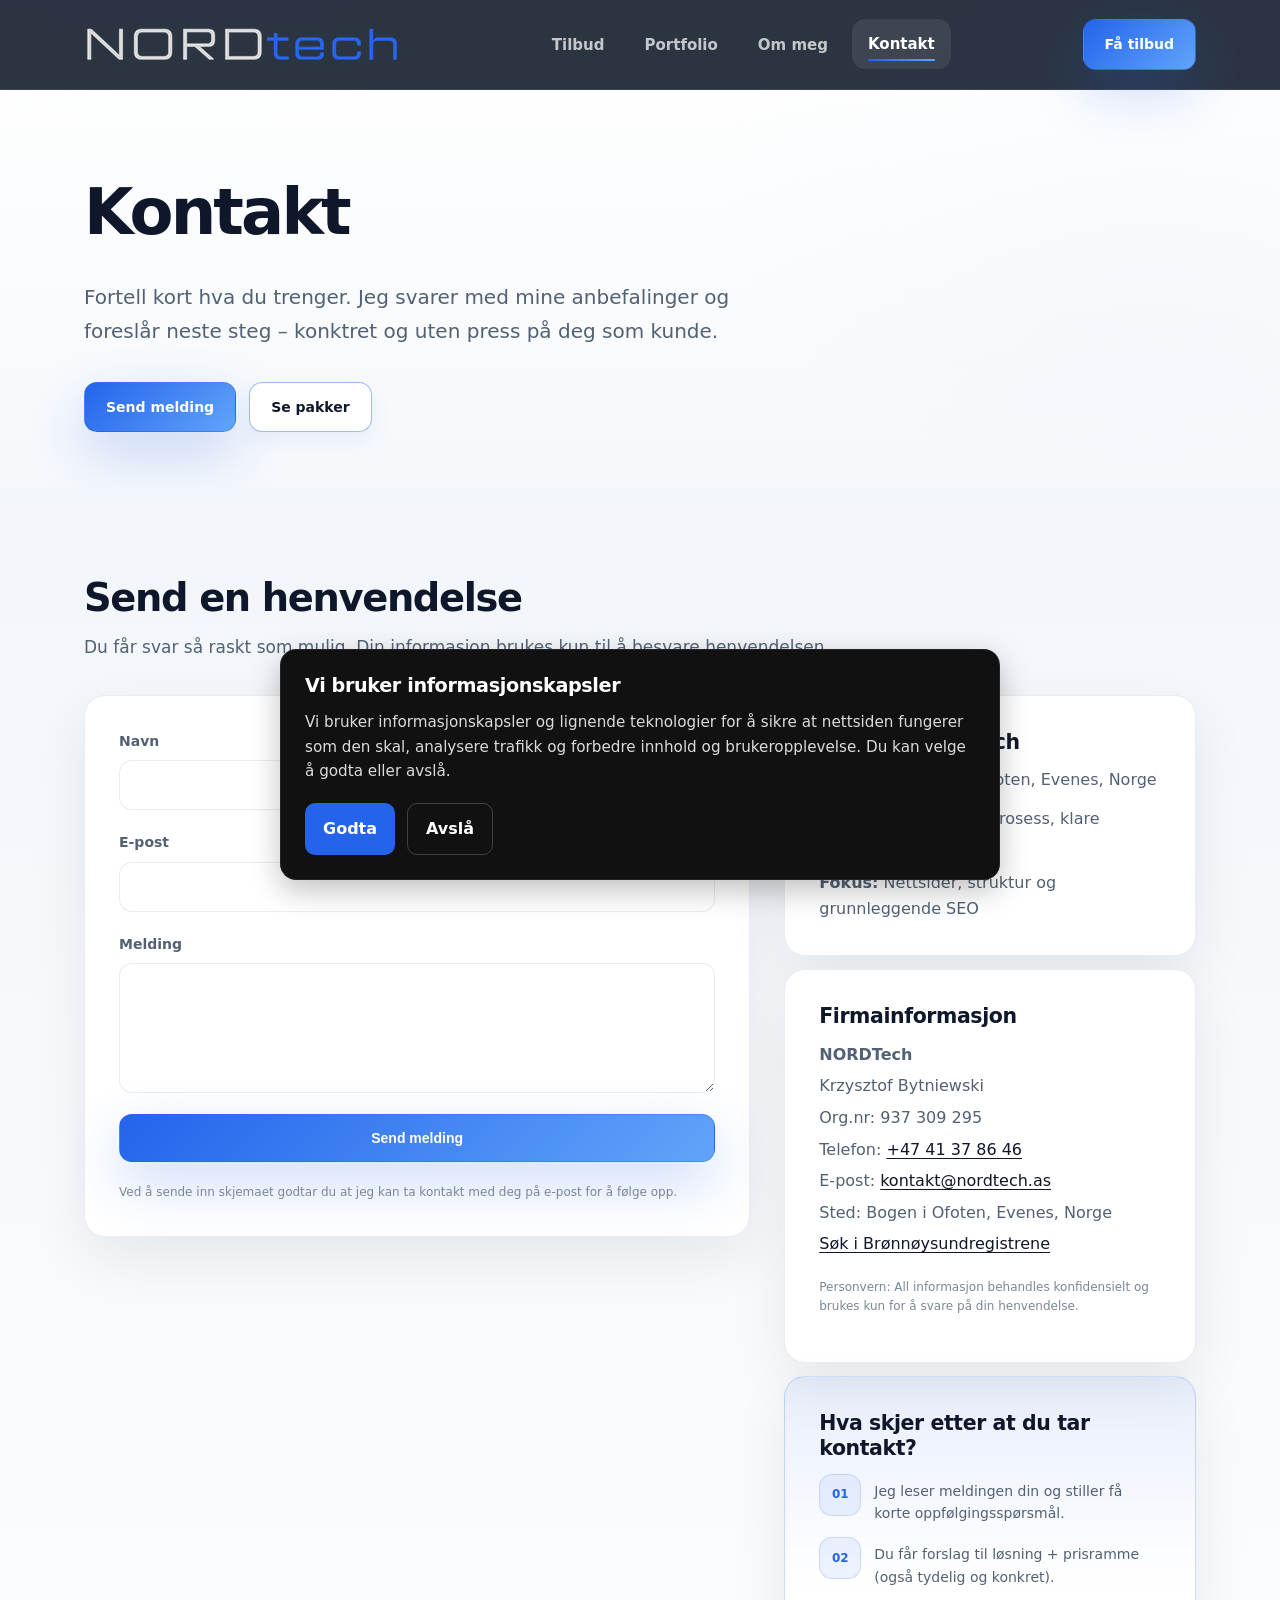
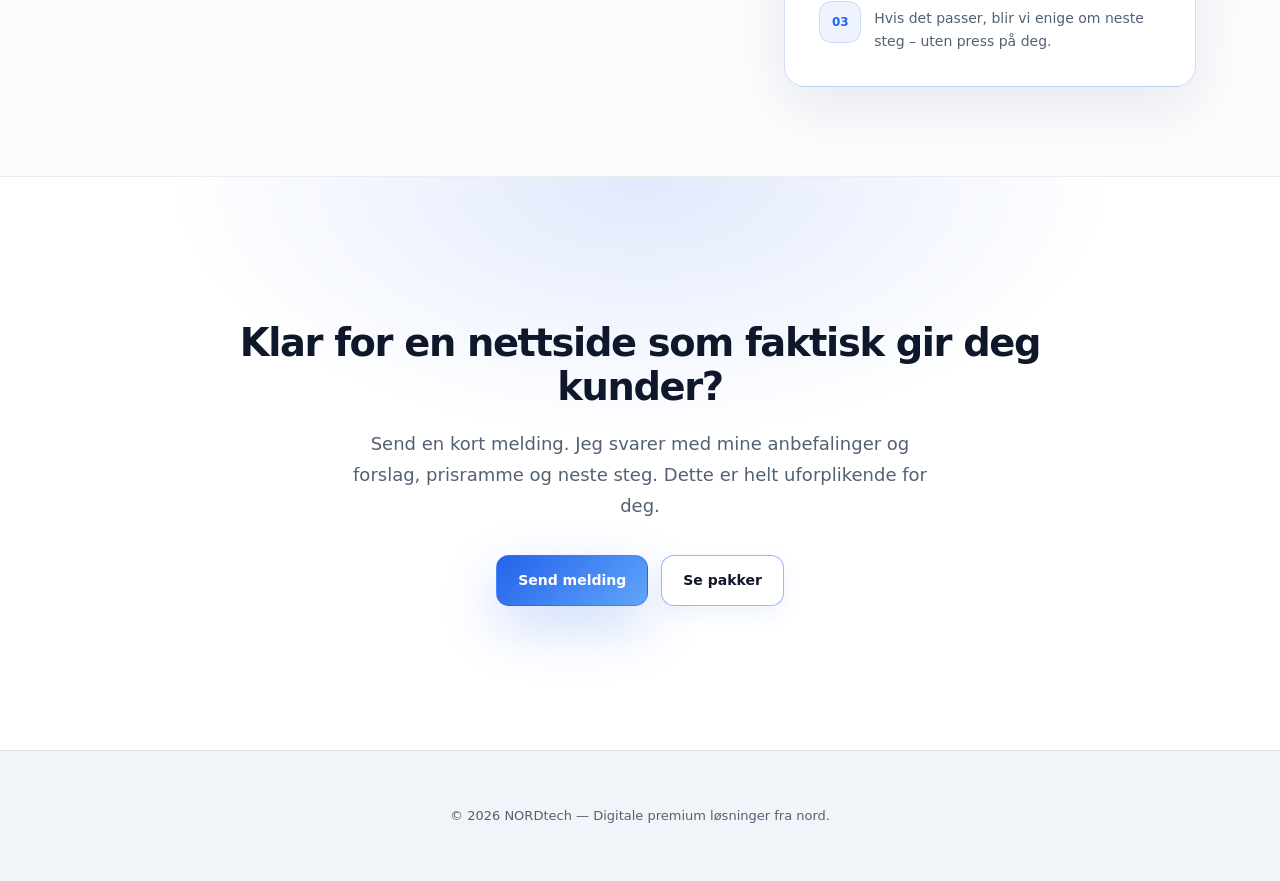
==== commit 795f0333: "Add portfolio" ====
--- a/kontakt.html
+++ b/kontakt.html
@@ -41,7 +41,7 @@
 
         <nav class="nav-links" aria-label="Hovedmeny">
           <a href="tjenester.html">Tilbud</a>
-
+          <a href="portfolio.html">Portfolio</a>
           <a href="om.html">Om meg</a>
           <a href="kontakt.html" aria-current="page">Kontakt</a>
         </nav>
@@ -71,7 +71,7 @@
         >
           <nav class="menu-links" aria-label="Mobilmeny">
             <a href="tjenester.html">Tilbud</a>
-
+            <a href="portfolio.html">Portfolio</a>
             <a href="om.html">Om meg</a>
             <a href="kontakt.html" aria-current="page">Kontakt</a>
           </nav>
--- a/styles.css
+++ b/styles.css
@@ -302,7 +302,17 @@
 }
 
 .btn.secondary {
-  background: rgba(255, 255, 255, 0.86);
+  background: #ffffff;
+  color: var(--text);
+  border: 1px solid rgba(37, 99, 235, 0.45);
+  box-shadow: 0 8px 21px rgba(37, 99, 235, 0.08);
+}
+
+.btn.secondary:hover {
+  background: rgba(37, 99, 235, 0.04);
+  border-color: var(--accent);
+  color: var(--accent);
+  box-shadow: 0 13px 34px rgba(37, 99, 235, 0.14);
 }
 
 /* HERO */
@@ -881,13 +891,27 @@
 }
 
 .about-photo {
+  width: min(100%, 420px);
+  aspect-ratio: 1 / 1;
+  border-radius: 50%;
   overflow: hidden;
   border: 1px solid var(--border);
-  border-radius: var(--r34);
   background: #ffffff;
   box-shadow: var(--shadow-md);
-}
-
+  justify-self: center;
+}
+
+.about-photo picture,
+.about-photo img {
+  width: 100%;
+  height: 100%;
+  display: block;
+}
+
+.about-photo img {
+  object-fit: cover;
+  object-position: center top;
+}
 .about-copy h2 {
   margin-bottom: var(--s21);
 }
@@ -1250,3 +1274,199 @@
     scroll-behavior: auto !important;
   }
 }
+/* ========== PORTFOLIO PAGE ========== */
+
+.portfolio-hero {
+  background-image: none;
+}
+
+.portfolio-grid {
+  display: grid;
+  grid-template-columns: repeat(3, 1fr);
+  gap: var(--s21);
+  margin-top: var(--s34);
+}
+
+.project-card {
+  overflow: hidden;
+  border: 1px solid var(--border);
+  border-radius: var(--r21);
+  background: #ffffff;
+  box-shadow: var(--shadow-md);
+  transition:
+    transform 0.18s var(--ease),
+    border-color 0.18s var(--ease),
+    box-shadow 0.18s var(--ease);
+}
+
+.project-card:hover {
+  transform: translateY(-4px);
+  border-color: rgba(37, 99, 235, 0.22);
+  box-shadow: var(--shadow-lg);
+}
+
+.project-visual {
+  position: relative;
+  overflow: hidden;
+  min-height: 210px;
+  background: #f1f5f9;
+}
+
+.project-visual img {
+  width: 100%;
+  height: 100%;
+  min-height: 210px;
+  display: block;
+  object-fit: cover;
+  object-position: top center;
+  transition: transform 0.28s var(--ease);
+}
+
+.project-card:hover .project-visual img {
+  transform: scale(1.04);
+}
+
+.project-card--empty .project-visual {
+  display: grid;
+  place-items: end start;
+  padding: var(--s21);
+  background:
+    radial-gradient(
+      420px 240px at 15% 10%,
+      rgba(37, 99, 235, 0.2),
+      transparent 58%
+    ),
+    linear-gradient(135deg, #e2e8f0, #f8fafc);
+}
+
+.project-card--empty .project-visual span {
+  color: var(--text);
+  font-size: 26px;
+  font-weight: 900;
+  letter-spacing: -0.04em;
+}
+
+.project-visual span {
+  color: #ffffff;
+  font-size: 26px;
+  font-weight: 900;
+  letter-spacing: -0.04em;
+}
+
+.project-content {
+  display: flex;
+  flex-direction: column;
+  gap: var(--s21);
+  padding: var(--s34);
+}
+
+.project-top {
+  display: flex;
+  align-items: center;
+  justify-content: space-between;
+  gap: var(--s13);
+}
+
+.project-badge,
+.project-type {
+  display: inline-flex;
+  align-items: center;
+  width: fit-content;
+  min-height: 28px;
+  padding: 5px 11px;
+  border-radius: 999px;
+  font-size: 11px;
+  font-weight: 800;
+}
+
+.project-badge {
+  background: rgba(37, 99, 235, 0.1);
+  color: var(--accent);
+}
+
+.project-type {
+  background: #f1f5f9;
+  color: var(--muted);
+}
+
+.project-card h3 {
+  margin: 0;
+}
+
+.project-card p {
+  margin: 0;
+  font-size: 15px;
+  line-height: 1.65;
+}
+
+.project-tech {
+  display: flex;
+  flex-wrap: wrap;
+  gap: var(--s8);
+  margin: 0;
+  padding: 0;
+  list-style: none;
+}
+
+.project-tech li {
+  padding: 7px 10px;
+  border: 1px solid var(--border);
+  border-radius: 999px;
+  background: #f8fafc;
+  color: var(--muted);
+  font-size: 12px;
+  font-weight: 700;
+}
+
+.project-actions {
+  display: flex;
+  flex-wrap: wrap;
+  gap: var(--s13);
+  margin-top: auto;
+}
+
+.project-actions .btn {
+  flex: 1;
+}
+
+.project-card--empty {
+  opacity: 0.86;
+}
+
+.project-card--empty .project-visual {
+  background:
+    radial-gradient(
+      420px 240px at 15% 10%,
+      rgba(37, 99, 235, 0.2),
+      transparent 58%
+    ),
+    linear-gradient(135deg, #e2e8f0, #f8fafc);
+}
+
+.project-card--empty .project-visual span {
+  color: var(--text);
+}
+
+@media (max-width: 960px) {
+  .portfolio-grid {
+    grid-template-columns: 1fr;
+  }
+
+  .project-visual {
+    min-height: 180px;
+  }
+}
+
+@media (max-width: 620px) {
+  .project-content {
+    padding: var(--s21);
+  }
+
+  .project-actions {
+    flex-direction: column;
+  }
+
+  .project-actions .btn {
+    width: 100%;
+  }
+}
